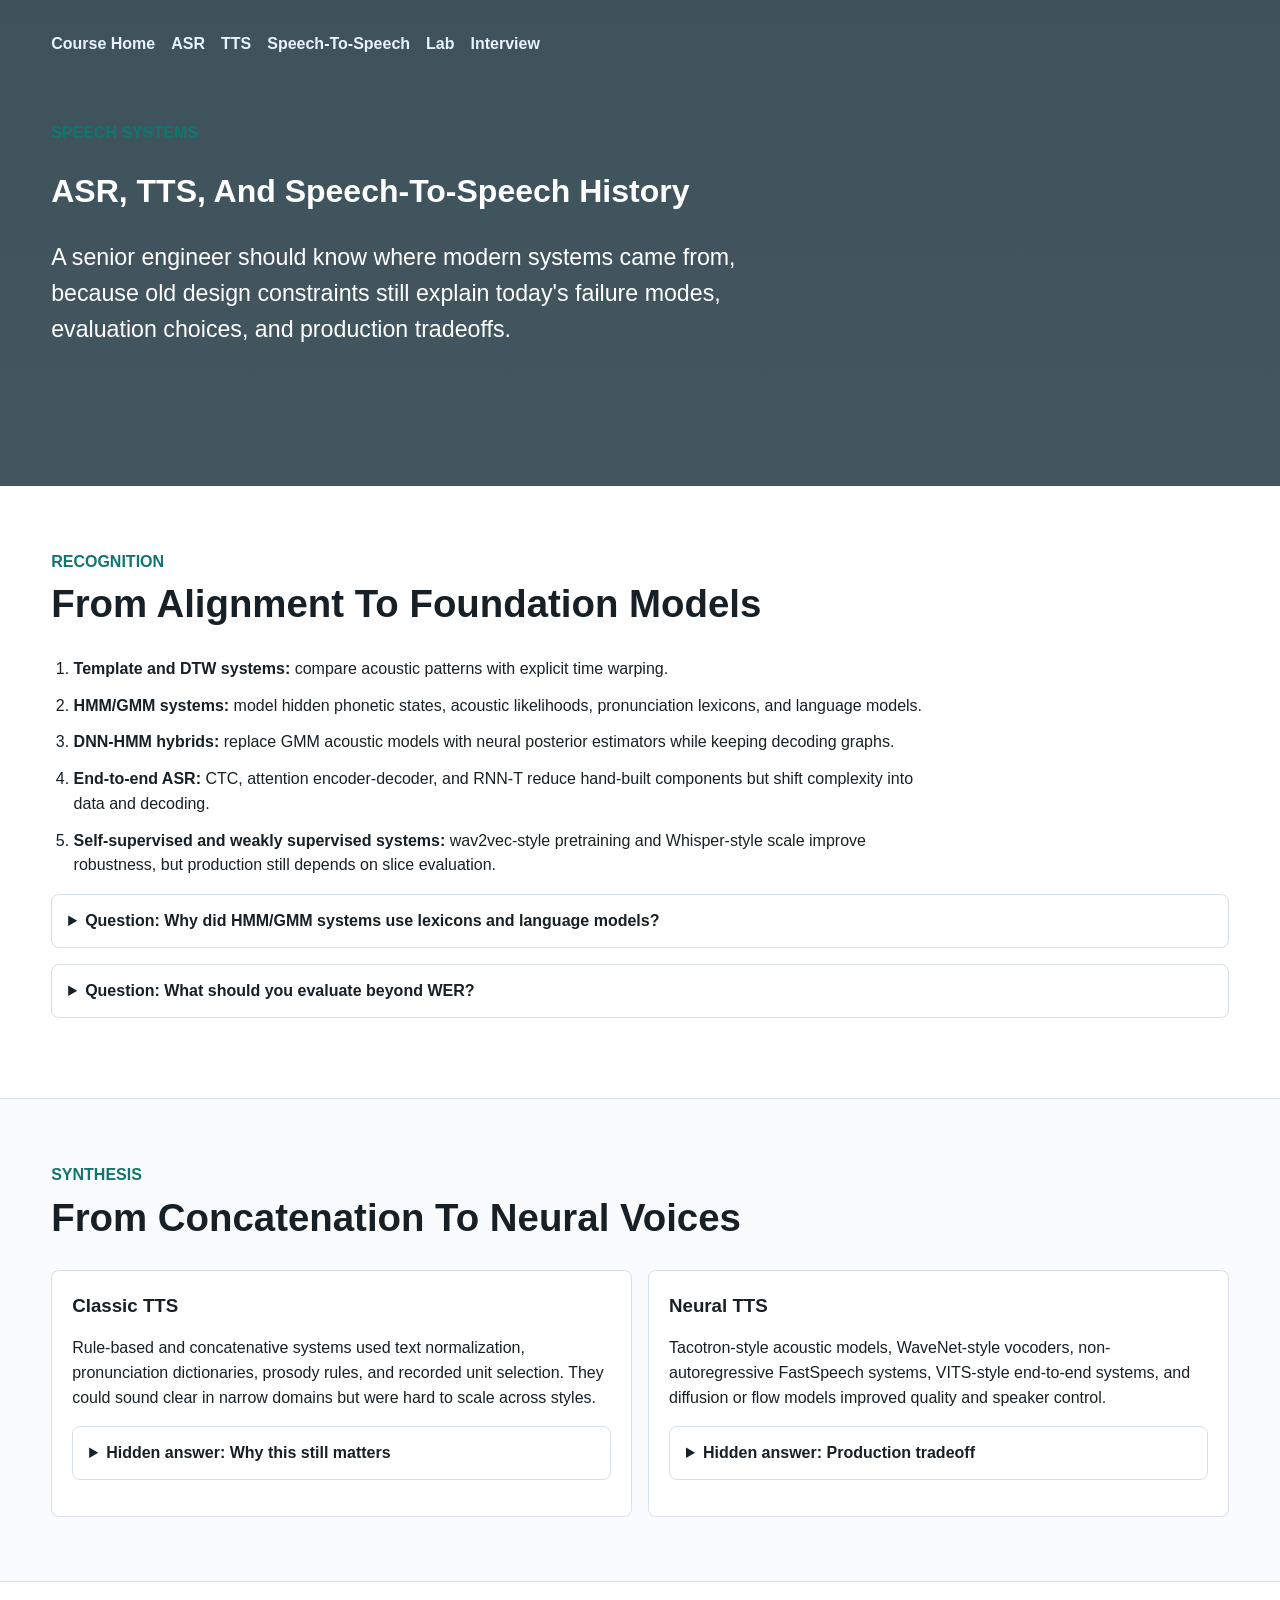
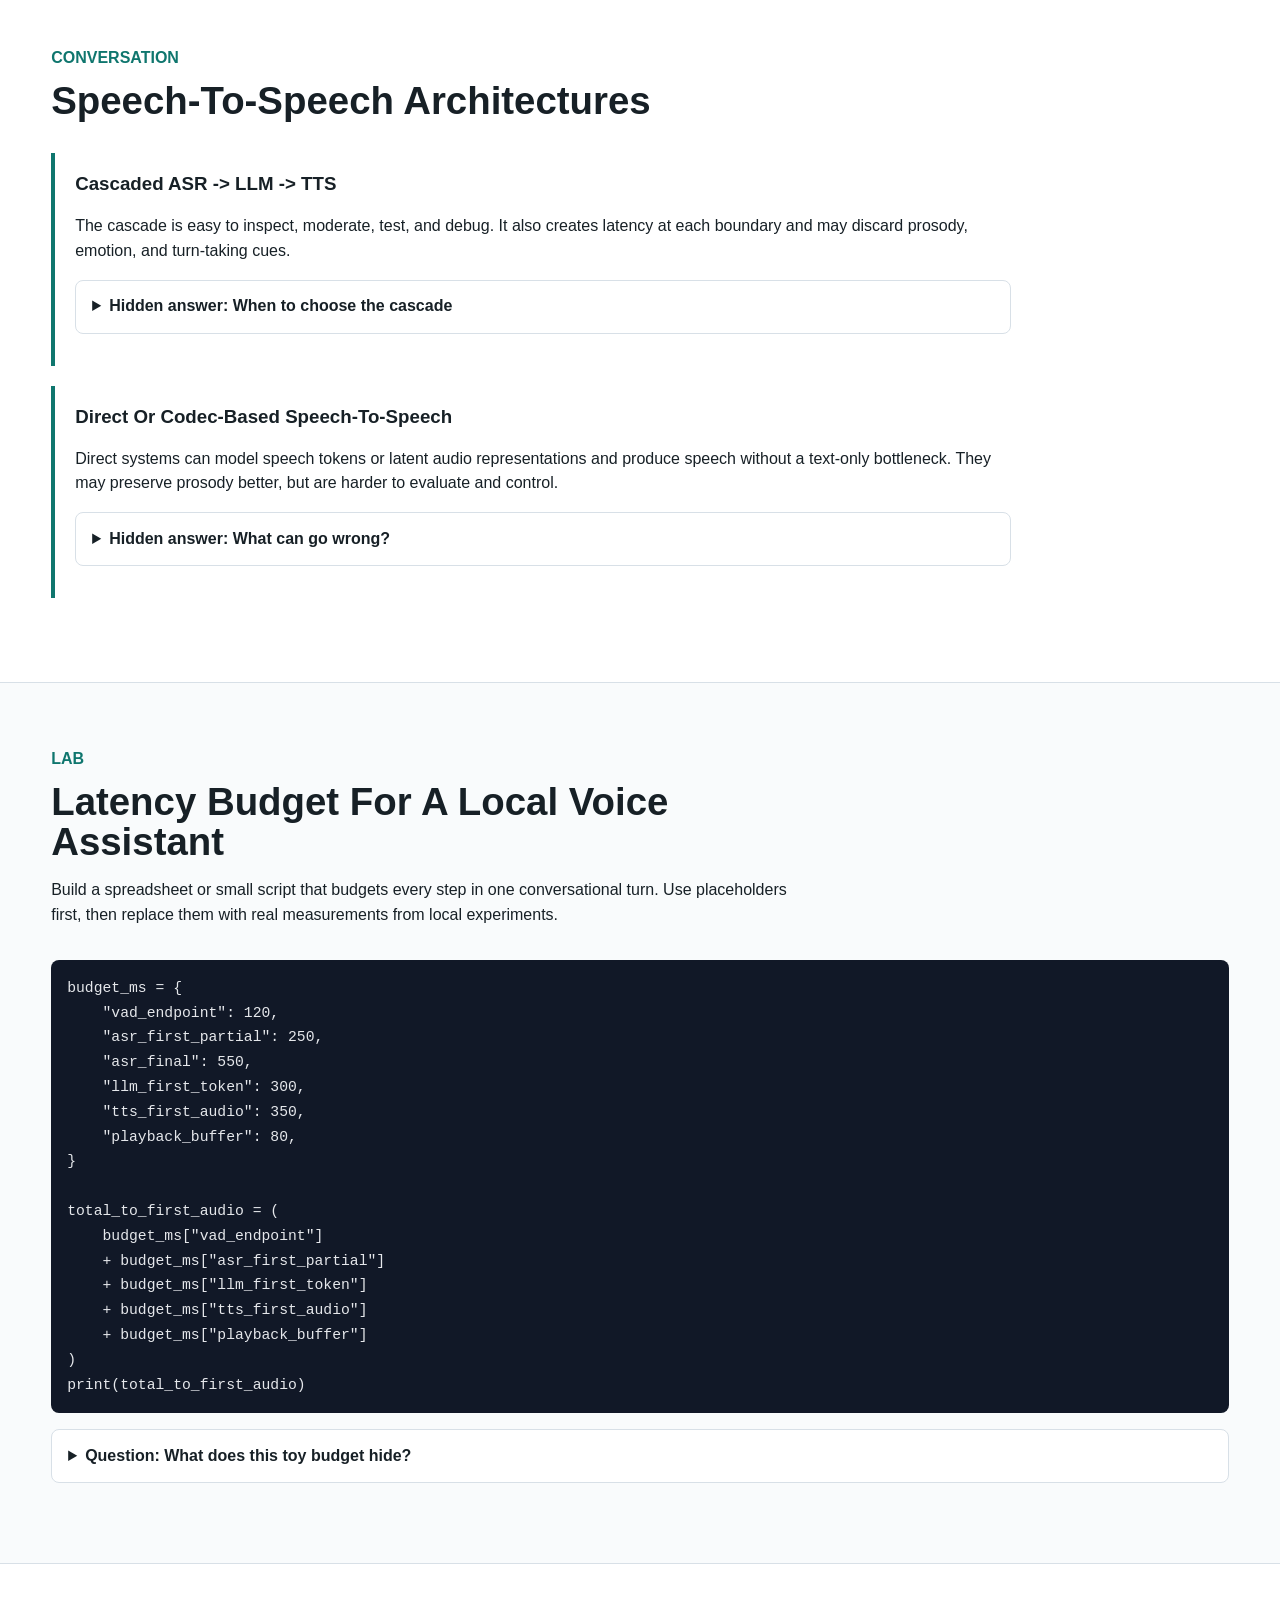
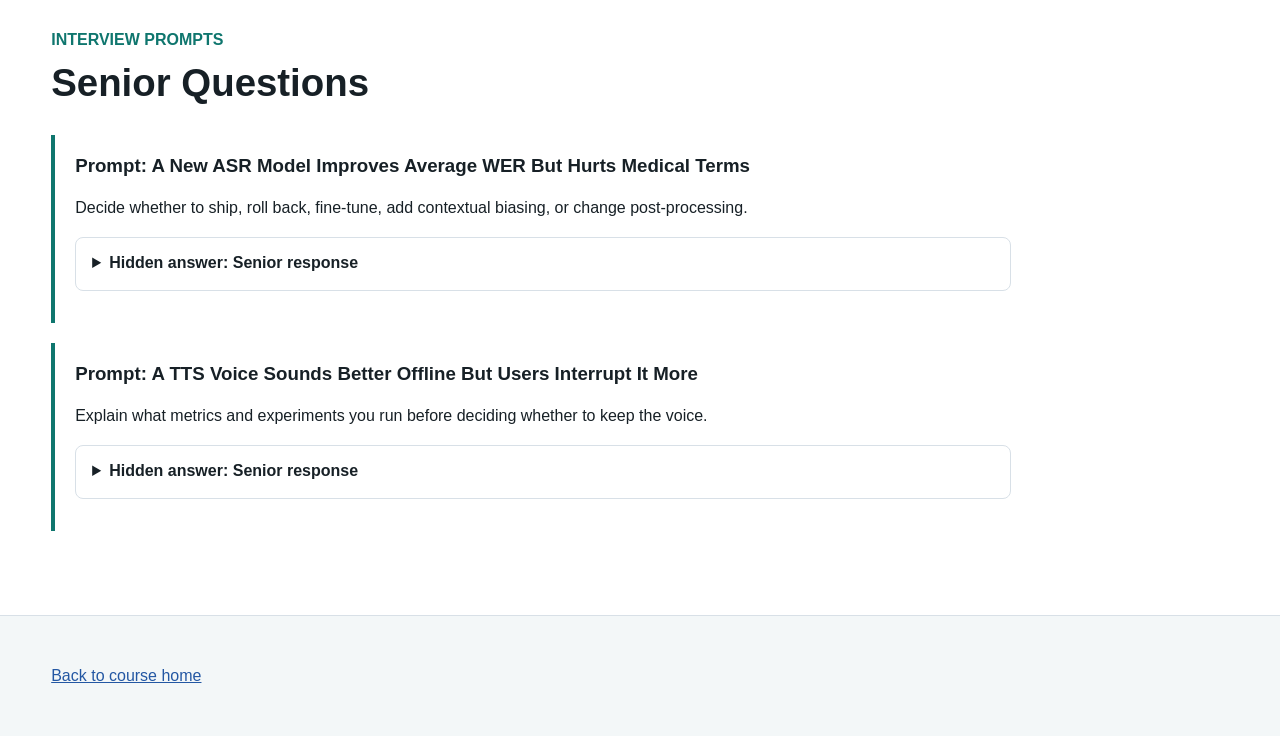
==== lessons/asr-tts-speech-history.html @ fd322e5a "Bust course stylesheet cache" ====
<!doctype html>
<html lang="en">
<head>
  <meta charset="utf-8">
  <meta name="viewport" content="width=device-width, initial-scale=1">
  <title>ASR, TTS, And Speech-To-Speech History</title>
  <link rel="stylesheet" href="../styles.css?v=20260616b">
</head>
<body>
  <header class="lesson-hero">
    <nav>
      <a href="../index.html">Course Home</a>
      <a href="#asr">ASR</a>
      <a href="#tts">TTS</a>
      <a href="#s2s">Speech-To-Speech</a>
      <a href="#lab">Lab</a>
      <a href="#interview">Interview</a>
    </nav>
    <p class="eyebrow">Speech Systems</p>
    <h1>ASR, TTS, And Speech-To-Speech History</h1>
    <p class="lede">
      A senior engineer should know where modern systems came from, because old
      design constraints still explain today's failure modes, evaluation
      choices, and production tradeoffs.
    </p>
  </header>

  <main>
    <section id="asr" class="band">
      <div class="section-head">
        <p class="eyebrow">Recognition</p>
        <h2>From Alignment To Foundation Models</h2>
      </div>
      <ol class="steps">
        <li><strong>Template and DTW systems:</strong> compare acoustic patterns with explicit time warping.</li>
        <li><strong>HMM/GMM systems:</strong> model hidden phonetic states, acoustic likelihoods, pronunciation lexicons, and language models.</li>
        <li><strong>DNN-HMM hybrids:</strong> replace GMM acoustic models with neural posterior estimators while keeping decoding graphs.</li>
        <li><strong>End-to-end ASR:</strong> CTC, attention encoder-decoder, and RNN-T reduce hand-built components but shift complexity into data and decoding.</li>
        <li><strong>Self-supervised and weakly supervised systems:</strong> wav2vec-style pretraining and Whisper-style scale improve robustness, but production still depends on slice evaluation.</li>
      </ol>
      <details class="qa">
        <summary>Question: Why did HMM/GMM systems use lexicons and language models?</summary>
        <p>
          They separated acoustic evidence from pronunciation and word sequence
          probability. This made it possible to inject vocabulary, constrain
          decoding, and improve domain language without retraining the acoustic
          model. Modern systems often hide these pieces, but contextual biasing,
          rescoring, and post-processing are descendants of the same idea.
        </p>
      </details>
      <details class="qa">
        <summary>Question: What should you evaluate beyond WER?</summary>
        <p>
          Track entity error rate, timestamp error, diarization error, partial
          transcript churn, language and accent slices, noise slices, latency,
          memory, throughput, and downstream task success. WER can improve while
          product quality regresses.
        </p>
      </details>
    </section>

    <section id="tts" class="band">
      <div class="section-head">
        <p class="eyebrow">Synthesis</p>
        <h2>From Concatenation To Neural Voices</h2>
      </div>
      <div class="grid two">
        <article class="card">
          <h3>Classic TTS</h3>
          <p>
            Rule-based and concatenative systems used text normalization,
            pronunciation dictionaries, prosody rules, and recorded unit
            selection. They could sound clear in narrow domains but were hard
            to scale across styles.
          </p>
          <details class="qa">
            <summary>Hidden answer: Why this still matters</summary>
            <p>
              Text normalization remains a major source of TTS bugs. Dates,
              currency, addresses, abbreviations, code snippets, and names can
              break naturalness before the neural model sees the input.
            </p>
          </details>
        </article>
        <article class="card">
          <h3>Neural TTS</h3>
          <p>
            Tacotron-style acoustic models, WaveNet-style vocoders,
            non-autoregressive FastSpeech systems, VITS-style end-to-end
            systems, and diffusion or flow models improved quality and speaker
            control.
          </p>
          <details class="qa">
            <summary>Hidden answer: Production tradeoff</summary>
            <p>
              Higher MOS can raise first-audio-byte latency, GPU cost, memory,
              and failure risk. A senior rollout compares quality by slice,
              conversational latency, cold starts, streaming chunk behavior,
              safety controls, and rollback readiness.
            </p>
          </details>
        </article>
      </div>
    </section>

    <section id="s2s" class="band">
      <div class="section-head">
        <p class="eyebrow">Conversation</p>
        <h2>Speech-To-Speech Architectures</h2>
      </div>
      <article class="prompt">
        <h3>Cascaded ASR -> LLM -> TTS</h3>
        <p>
          The cascade is easy to inspect, moderate, test, and debug. It also
          creates latency at each boundary and may discard prosody, emotion, and
          turn-taking cues.
        </p>
        <details class="qa">
          <summary>Hidden answer: When to choose the cascade</summary>
          <p>
            Choose it when correctness, explainability, safety review,
            transcript UI, tool use, enterprise compliance, and incremental
            rollout matter more than preserving every acoustic cue. It is often
            the best senior default for a production assistant.
          </p>
        </details>
      </article>
      <article class="prompt">
        <h3>Direct Or Codec-Based Speech-To-Speech</h3>
        <p>
          Direct systems can model speech tokens or latent audio representations
          and produce speech without a text-only bottleneck. They may preserve
          prosody better, but are harder to evaluate and control.
        </p>
        <details class="qa">
          <summary>Hidden answer: What can go wrong?</summary>
          <p>
            Risks include speaker leakage, unstable prosody, hallucinated
            content, poor tool-use grounding, hard-to-audit safety behavior,
            bitrate artifacts, and difficult regression triage. Evaluation must
            include intelligibility, semantic faithfulness, latency, speaker
            similarity, safety, and user task success.
          </p>
        </details>
      </article>
    </section>

    <section id="lab" class="band">
      <div class="section-head">
        <p class="eyebrow">Lab</p>
        <h2>Latency Budget For A Local Voice Assistant</h2>
        <p>
          Build a spreadsheet or small script that budgets every step in one
          conversational turn. Use placeholders first, then replace them with
          real measurements from local experiments.
        </p>
      </div>
      <pre><code class="language-python">budget_ms = {
    "vad_endpoint": 120,
    "asr_first_partial": 250,
    "asr_final": 550,
    "llm_first_token": 300,
    "tts_first_audio": 350,
    "playback_buffer": 80,
}

total_to_first_audio = (
    budget_ms["vad_endpoint"]
    + budget_ms["asr_first_partial"]
    + budget_ms["llm_first_token"]
    + budget_ms["tts_first_audio"]
    + budget_ms["playback_buffer"]
)
print(total_to_first_audio)</code></pre>
      <details class="qa">
        <summary>Question: What does this toy budget hide?</summary>
        <p>
          It hides overlap between stages, network jitter, queueing, cold
          starts, text normalization, endpointing mistakes, audio device
          buffers, cancellation, barge-in, and retries. The next version should
          record per-stage traces for successful, slow, interrupted, and failed
          turns.
        </p>
      </details>
    </section>

    <section id="interview" class="band">
      <div class="section-head">
        <p class="eyebrow">Interview Prompts</p>
        <h2>Senior Questions</h2>
      </div>
      <article class="prompt">
        <h3>Prompt: A New ASR Model Improves Average WER But Hurts Medical Terms</h3>
        <p>
          Decide whether to ship, roll back, fine-tune, add contextual biasing,
          or change post-processing.
        </p>
        <details class="qa">
          <summary>Hidden answer: Senior response</summary>
          <p>
            Do not ship broadly if critical entities regress. Quantify the
            domain-term slice, inspect substitutions, compare decoding and
            normalization changes, test contextual biasing or rescoring, and
            canary only on safe traffic. Tie the decision to product risk,
            privacy constraints, owner approval, rollback, and a follow-up data
            plan.
          </p>
        </details>
      </article>
      <article class="prompt">
        <h3>Prompt: A TTS Voice Sounds Better Offline But Users Interrupt It More</h3>
        <p>
          Explain what metrics and experiments you run before deciding whether
          to keep the voice.
        </p>
        <details class="qa">
          <summary>Hidden answer: Senior response</summary>
          <p>
            Measure first-audio-byte latency, completion rate, interruption
            rate, perceived pace, pronunciation errors, long-form fatigue,
            sentence streaming, cold starts, and task success. Offline MOS is
            useful, but conversational UX can fail because the voice starts too
            late, speaks too slowly, mispronounces key terms, or prevents
            natural turn-taking.
          </p>
        </details>
      </article>
    </section>
  </main>

  <footer>
    <p><a href="../index.html">Back to course home</a></p>
  </footer>
</body>
</html>
---- styles.css ----
:root {
  color-scheme: light;
  --ink: #172026;
  --muted: #5d6b75;
  --line: #d8e0e7;
  --paper: #ffffff;
  --soft: #f3f7f8;
  --blue: #2357a3;
  --teal: #0f766e;
  --amber: #9a5b00;
}

* {
  box-sizing: border-box;
}

body {
  margin: 0;
  color: var(--ink);
  background: var(--soft);
  font: 16px/1.55 -apple-system, BlinkMacSystemFont, "Segoe UI", sans-serif;
}

a {
  color: var(--blue);
}

nav {
  display: flex;
  gap: 1rem;
  flex-wrap: wrap;
  margin-bottom: 4rem;
}

nav a {
  color: #e7f3ff;
  text-decoration: none;
  font-weight: 650;
}

.hero {
  min-height: 72vh;
  padding: 2rem clamp(1rem, 4vw, 4rem);
  color: #fff;
  background:
    linear-gradient(rgba(9, 28, 43, 0.72), rgba(9, 28, 43, 0.74)),
    url("https://images.unsplash.com/photo-1516280440614-37939bbacd81?auto=format&fit=crop&w=1800&q=80");
  background-size: cover;
  background-position: center;
  display: flex;
  flex-direction: column;
  justify-content: flex-start;
}

.lesson-hero {
  min-height: 54vh;
  padding: 2rem clamp(1rem, 4vw, 4rem);
  color: #fff;
  background:
    linear-gradient(rgba(12, 36, 48, 0.78), rgba(12, 36, 48, 0.76)),
    url("https://images.unsplash.com/photo-1500530855697-b586d89ba3ee?auto=format&fit=crop&w=1800&q=80");
  background-size: cover;
  background-position: center;
}

.hero h1 {
  max-width: 980px;
  margin: 0;
  font-size: clamp(2.4rem, 7vw, 6.4rem);
  line-height: 0.98;
  letter-spacing: 0;
}

.lede {
  max-width: 760px;
  font-size: clamp(1.1rem, 2vw, 1.45rem);
}

.eyebrow {
  margin: 0 0 0.6rem;
  color: var(--teal);
  font-weight: 750;
  text-transform: uppercase;
  letter-spacing: 0;
}

.hero .eyebrow {
  color: #9ee7dc;
}

.band {
  padding: 4rem clamp(1rem, 4vw, 4rem);
  background: var(--paper);
  border-bottom: 1px solid var(--line);
}

.band:nth-of-type(even) {
  background: #f9fbfc;
}

.section-head {
  max-width: 760px;
  margin-bottom: 2rem;
}

h2 {
  margin: 0;
  font-size: clamp(1.7rem, 3vw, 3rem);
  line-height: 1.05;
  letter-spacing: 0;
}

h3 {
  margin: 0 0 0.6rem;
}

.grid {
  display: grid;
  gap: 1rem;
}

.grid.two {
  grid-template-columns: repeat(auto-fit, minmax(280px, 1fr));
}

.grid.three {
  grid-template-columns: repeat(auto-fit, minmax(220px, 1fr));
}

.card {
  border: 1px solid var(--line);
  border-radius: 8px;
  padding: 1.25rem;
  background: #fff;
}

.prompt {
  max-width: 980px;
  margin: 1.25rem 0;
  border-left: 4px solid var(--teal);
  padding: 1rem 1.25rem;
  background: #fff;
}

.problem-list,
.problem-group {
  display: grid;
  gap: 1rem;
}

.problem-group {
  margin: 2rem 0;
}

.problem-card {
  max-width: 980px;
  border: 1px solid var(--line);
  border-radius: 8px;
  padding: 1rem;
  background: #fff;
}

.problem-card h4 {
  margin: 0 0 0.5rem;
  font-size: 1.05rem;
}

.steps {
  max-width: 880px;
  padding-left: 1.4rem;
}

.steps li {
  margin: 0.75rem 0;
}

.timeline {
  display: grid;
  gap: 1rem;
}

.timeline article {
  display: grid;
  grid-template-columns: 5.5rem minmax(18rem, 1fr);
  gap: 1.25rem;
  padding: 1.2rem 0;
  border-top: 1px solid var(--line);
  align-items: start;
}

.timeline span {
  width: 4.25rem;
  height: 3rem;
  border-radius: 8px;
  display: grid;
  place-items: center;
  background: #e6f4f1;
  color: var(--teal);
  font-weight: 800;
  font-variant-numeric: tabular-nums;
}

.timeline article > :not(span) {
  grid-column: 2;
}

.timeline p {
  margin: 0.25rem 0;
}

.lab {
  color: var(--amber);
  font-weight: 650;
}

.lesson-link {
  display: inline-block;
  margin-top: 0.25rem;
  font-weight: 700;
}

pre {
  overflow-x: auto;
  padding: 1rem;
  border-radius: 8px;
  background: #111827;
  color: #e5e7eb;
}

code {
  font-family: ui-monospace, SFMono-Regular, Menlo, Consolas, monospace;
  font-size: 0.92rem;
}

.qa {
  margin: 1rem 0;
  border: 1px solid var(--line);
  border-radius: 8px;
  background: #fff;
  padding: 0.85rem 1rem;
}

.qa summary {
  cursor: pointer;
  font-weight: 750;
}

.qa p {
  margin-bottom: 0;
}

.checklist {
  max-width: 900px;
  padding-left: 1.2rem;
}

.checklist li {
  margin: 0.55rem 0;
}

.resources {
  max-width: 980px;
  padding-left: 1.2rem;
}

.resources li {
  margin: 0.7rem 0;
}

footer {
  padding: 2rem clamp(1rem, 4vw, 4rem);
  color: var(--muted);
}

@media (max-width: 680px) {
  .hero {
    min-height: 78vh;
  }

  .timeline article {
    grid-template-columns: 1fr;
    gap: 0.65rem;
  }

  .timeline article > :not(span) {
    grid-column: 1;
  }

  .timeline span {
    width: fit-content;
    min-width: 4.25rem;
  }
}
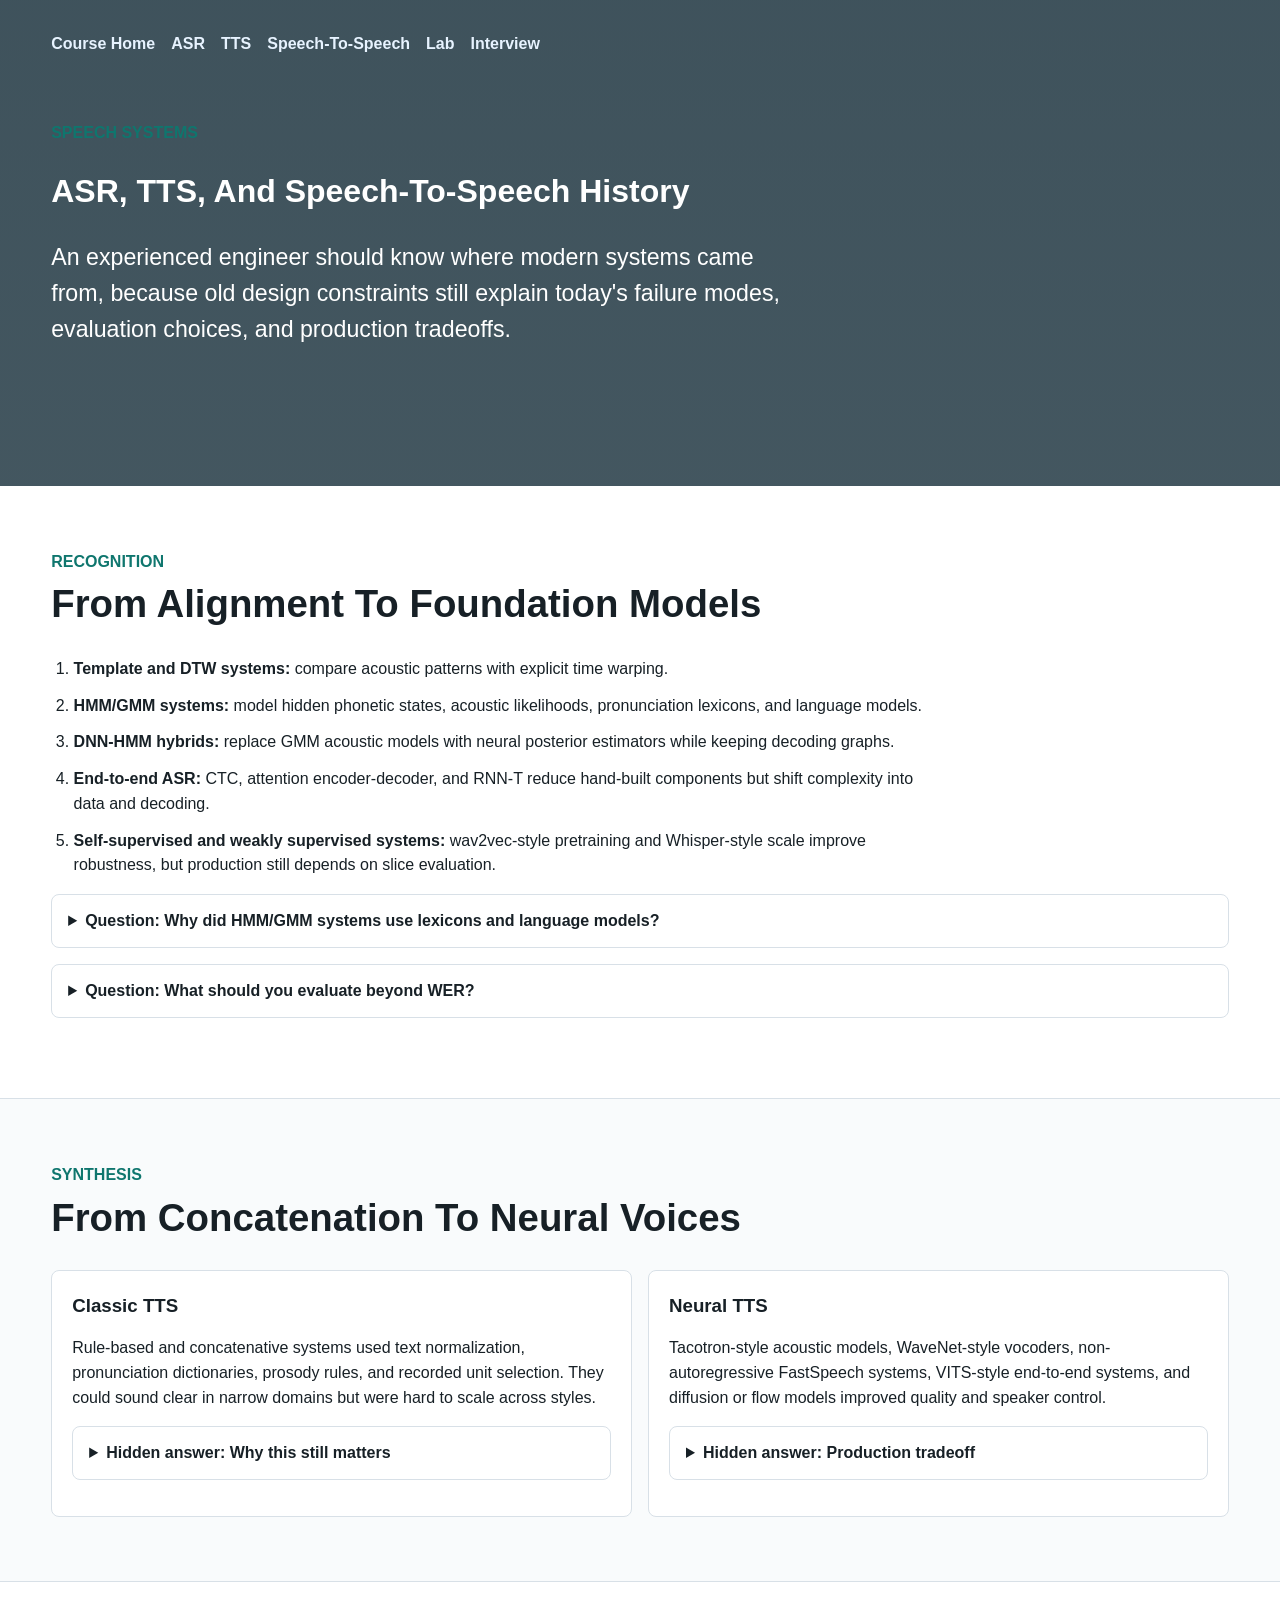
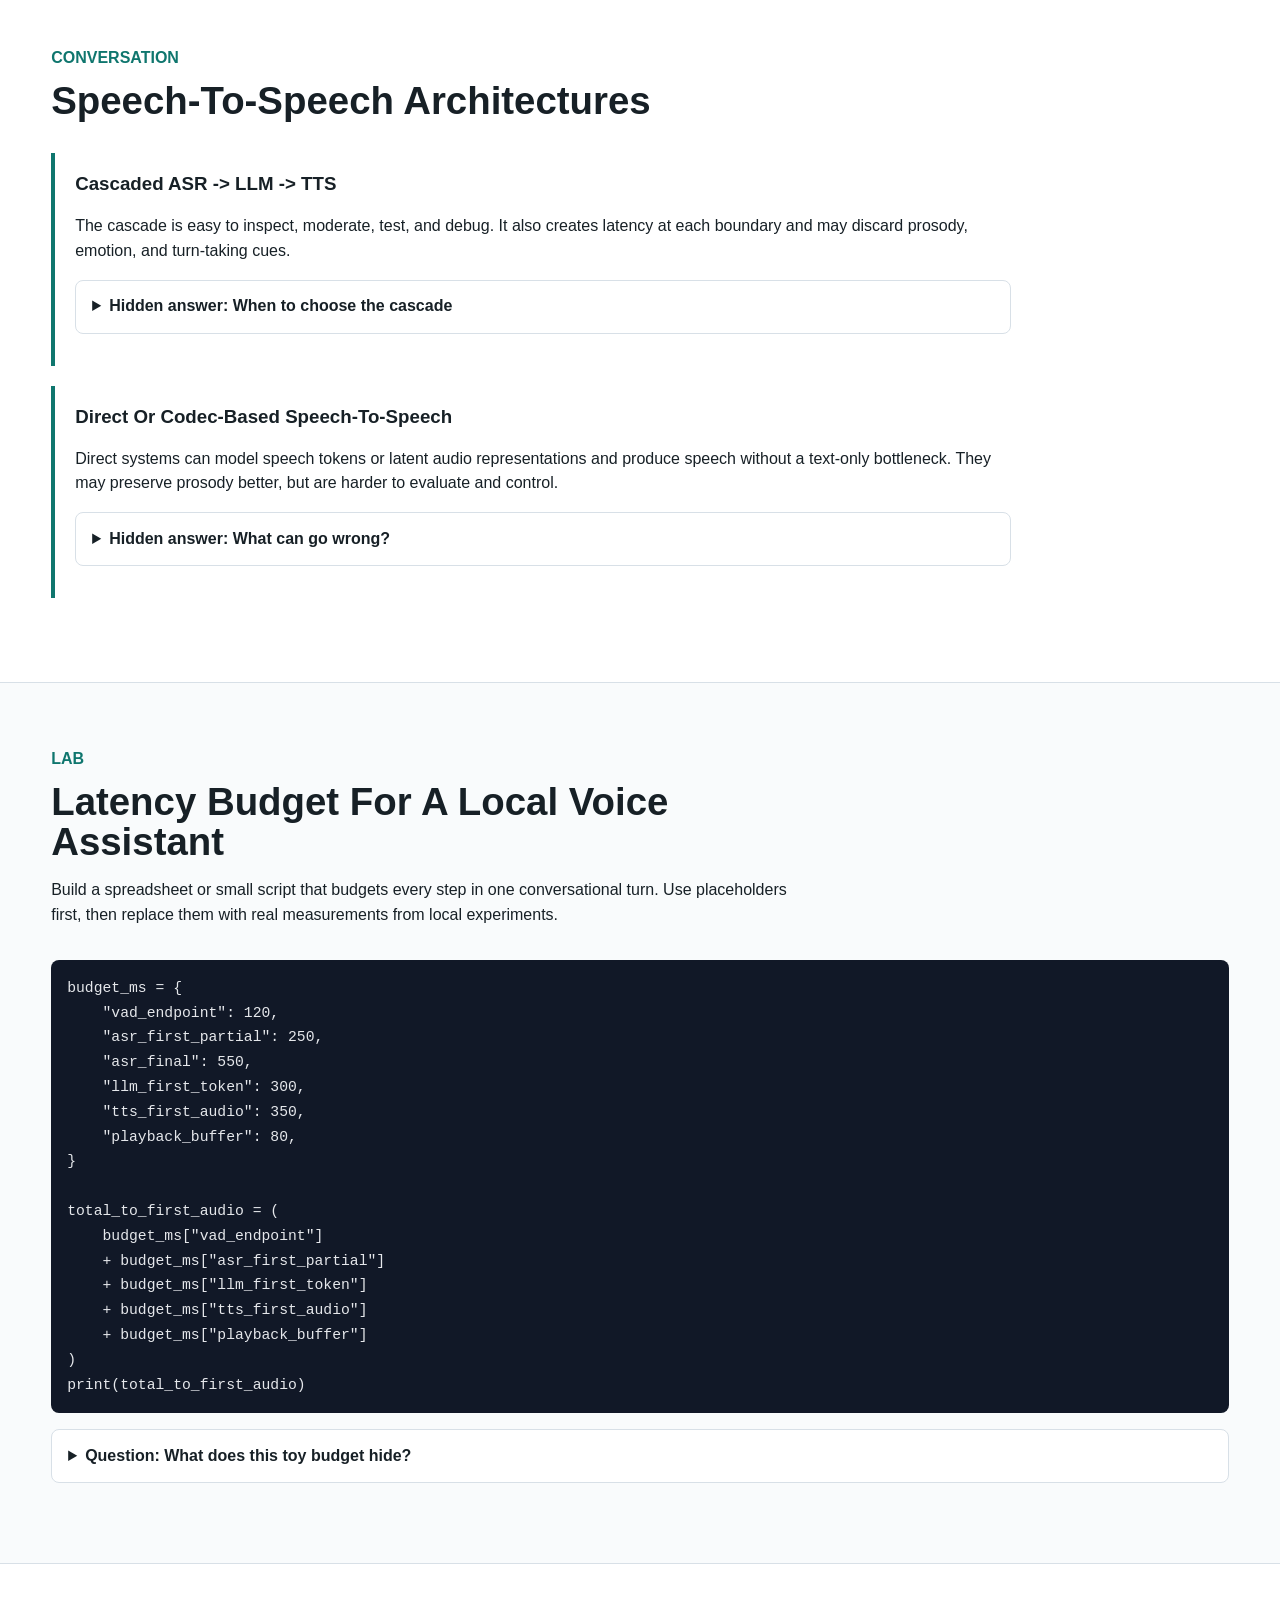
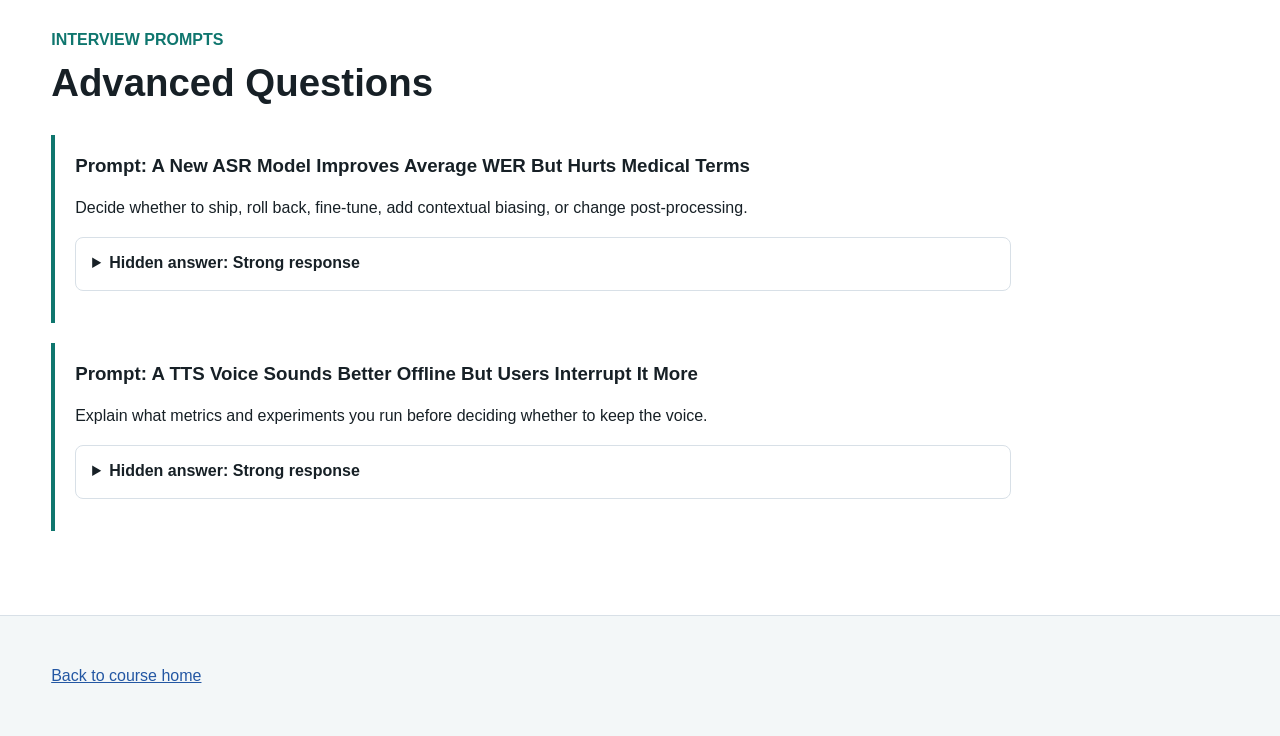
==== commit 4cff1b79: "Reframe course as domain study guide" ====
--- a/lessons/asr-tts-speech-history.html
+++ b/lessons/asr-tts-speech-history.html
@@ -4,7 +4,7 @@
   <meta charset="utf-8">
   <meta name="viewport" content="width=device-width, initial-scale=1">
   <title>ASR, TTS, And Speech-To-Speech History</title>
-  <link rel="stylesheet" href="../styles.css?v=20260616b">
+  <link rel="stylesheet" href="../styles.css?v=20260616c">
 </head>
 <body>
   <header class="lesson-hero">
@@ -19,7 +19,7 @@
     <p class="eyebrow">Speech Systems</p>
     <h1>ASR, TTS, And Speech-To-Speech History</h1>
     <p class="lede">
-      A senior engineer should know where modern systems came from, because old
+      An experienced engineer should know where modern systems came from, because old
       design constraints still explain today's failure modes, evaluation
       choices, and production tradeoffs.
     </p>
@@ -94,7 +94,7 @@
             <summary>Hidden answer: Production tradeoff</summary>
             <p>
               Higher MOS can raise first-audio-byte latency, GPU cost, memory,
-              and failure risk. A senior rollout compares quality by slice,
+              and failure risk. A strong rollout compares quality by slice,
               conversational latency, cold starts, streaming chunk behavior,
               safety controls, and rollback readiness.
             </p>
@@ -121,7 +121,7 @@
             Choose it when correctness, explainability, safety review,
             transcript UI, tool use, enterprise compliance, and incremental
             rollout matter more than preserving every acoustic cue. It is often
-            the best senior default for a production assistant.
+            the best production default for a production assistant.
           </p>
         </details>
       </article>
@@ -187,7 +187,7 @@
     <section id="interview" class="band">
       <div class="section-head">
         <p class="eyebrow">Interview Prompts</p>
-        <h2>Senior Questions</h2>
+        <h2>Advanced Questions</h2>
       </div>
       <article class="prompt">
         <h3>Prompt: A New ASR Model Improves Average WER But Hurts Medical Terms</h3>
@@ -196,7 +196,7 @@
           or change post-processing.
         </p>
         <details class="qa">
-          <summary>Hidden answer: Senior response</summary>
+          <summary>Hidden answer: Strong response</summary>
           <p>
             Do not ship broadly if critical entities regress. Quantify the
             domain-term slice, inspect substitutions, compare decoding and
@@ -214,7 +214,7 @@
           to keep the voice.
         </p>
         <details class="qa">
-          <summary>Hidden answer: Senior response</summary>
+          <summary>Hidden answer: Strong response</summary>
           <p>
             Measure first-audio-byte latency, completion rate, interruption
             rate, perceived pace, pronunciation errors, long-form fatigue,
--- a/styles.css
+++ b/styles.css
@@ -176,21 +176,29 @@
 
 .timeline {
   display: grid;
-  gap: 1rem;
+  grid-template-columns: repeat(auto-fit, minmax(320px, 1fr));
+  gap: 1rem;
+  align-items: stretch;
 }
 
 .timeline article {
-  display: grid;
-  grid-template-columns: 5.5rem minmax(18rem, 1fr);
-  gap: 1.25rem;
-  padding: 1.2rem 0;
-  border-top: 1px solid var(--line);
-  align-items: start;
+  display: flex;
+  flex-direction: column;
+  gap: 0.65rem;
+  min-height: 15rem;
+  padding: 1.15rem;
+  border: 1px solid var(--line);
+  border-top: 4px solid var(--teal);
+  border-radius: 8px;
+  background: #fff;
+  box-shadow: 0 10px 24px rgba(23, 32, 38, 0.06);
 }
 
 .timeline span {
-  width: 4.25rem;
-  height: 3rem;
+  width: fit-content;
+  min-width: 3.25rem;
+  height: 2.25rem;
+  padding: 0 0.75rem;
   border-radius: 8px;
   display: grid;
   place-items: center;
@@ -200,12 +208,14 @@
   font-variant-numeric: tabular-nums;
 }
 
-.timeline article > :not(span) {
-  grid-column: 2;
-}
-
 .timeline p {
-  margin: 0.25rem 0;
+  margin: 0;
+}
+
+.timeline .lab {
+  margin-top: auto;
+  padding-top: 0.75rem;
+  border-top: 1px solid var(--line);
 }
 
 .lab {
@@ -277,17 +287,7 @@
     min-height: 78vh;
   }
 
-  .timeline article {
+  .timeline {
     grid-template-columns: 1fr;
-    gap: 0.65rem;
   }
-
-  .timeline article > :not(span) {
-    grid-column: 1;
-  }
-
-  .timeline span {
-    width: fit-content;
-    min-width: 4.25rem;
-  }
-}
+}
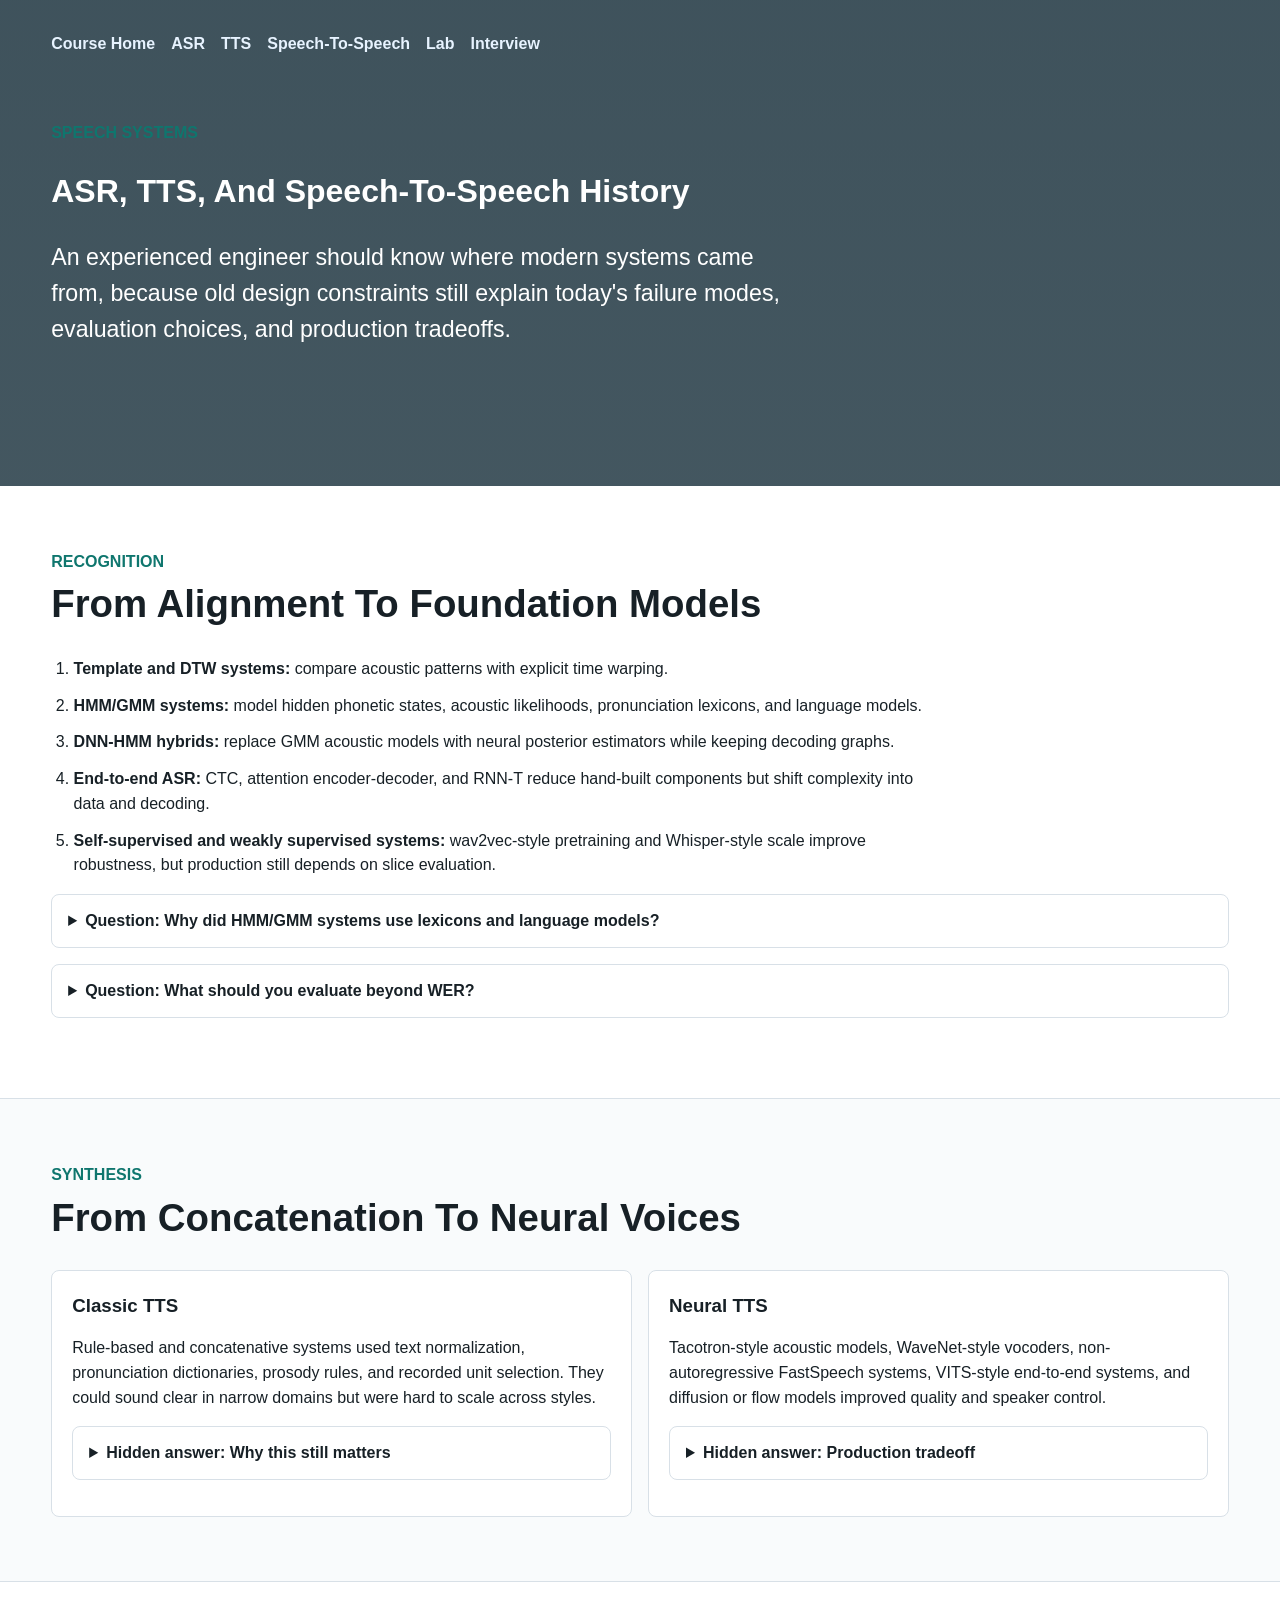
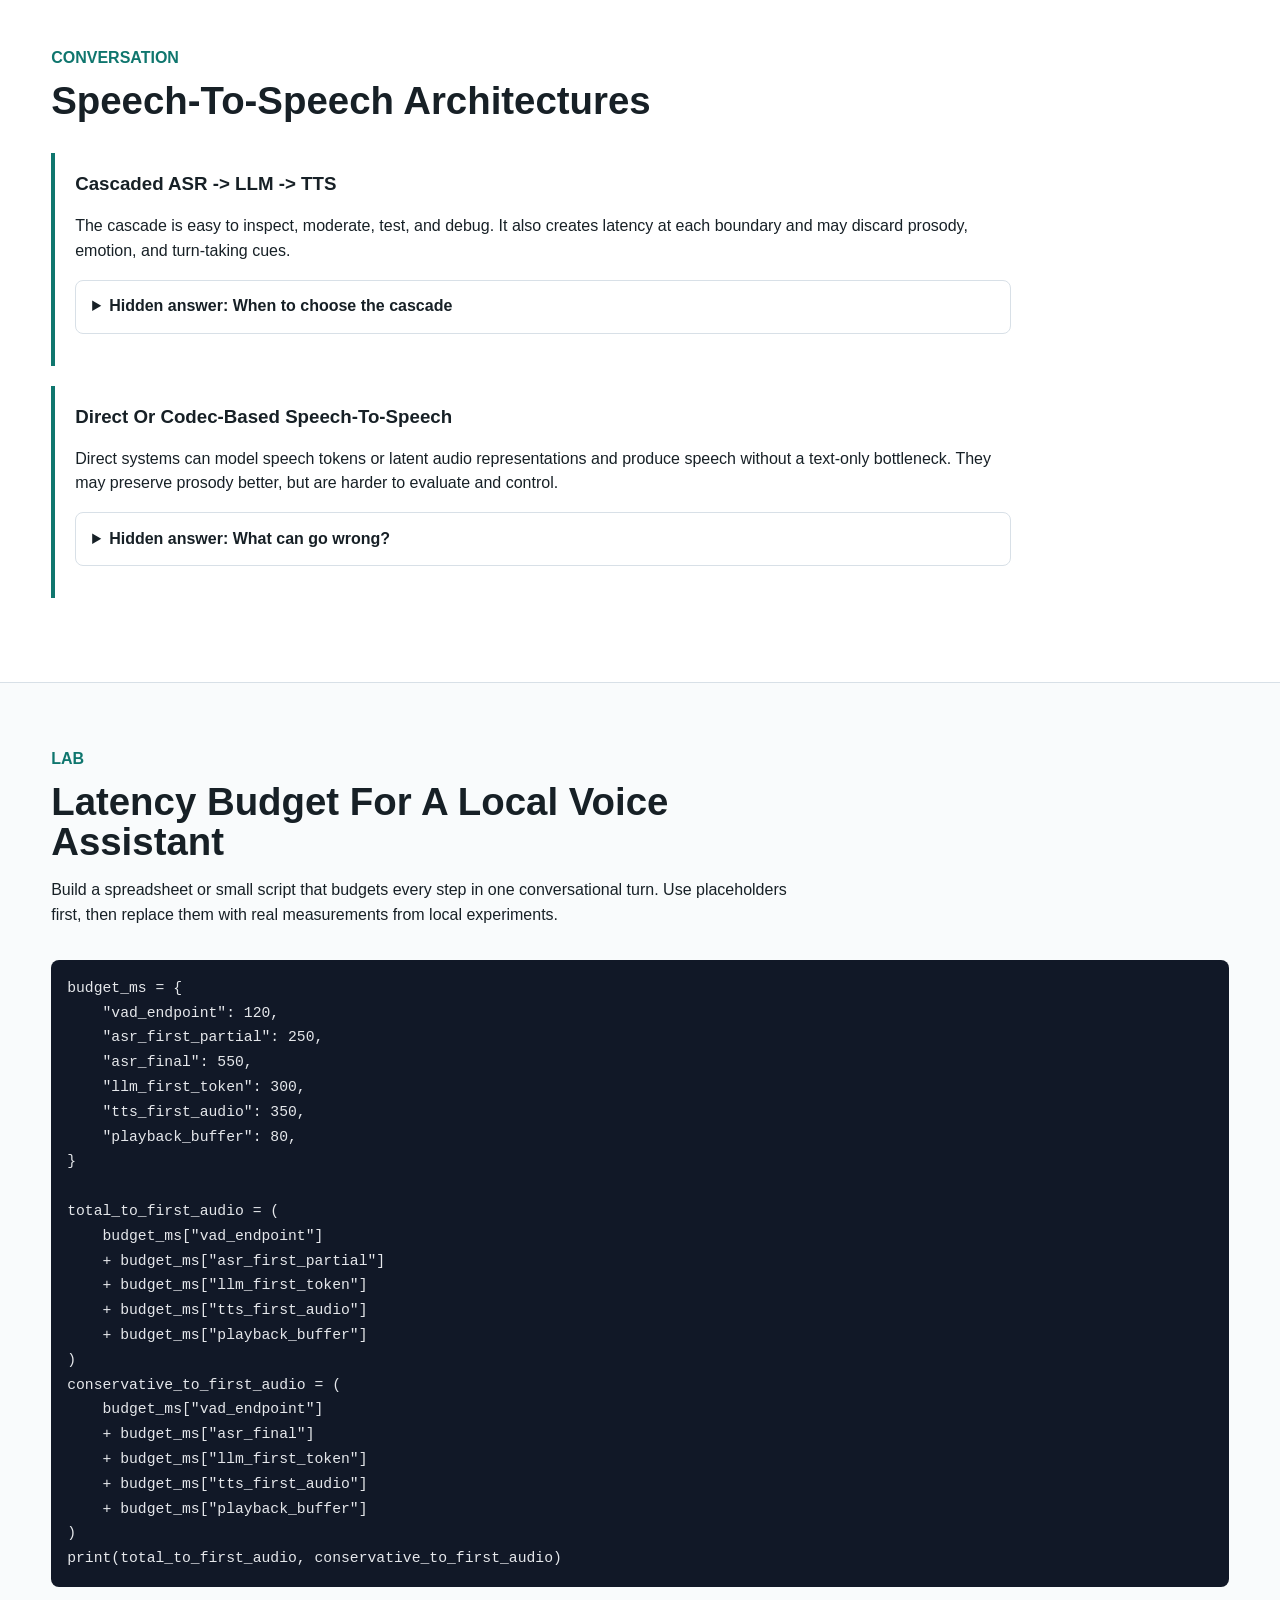
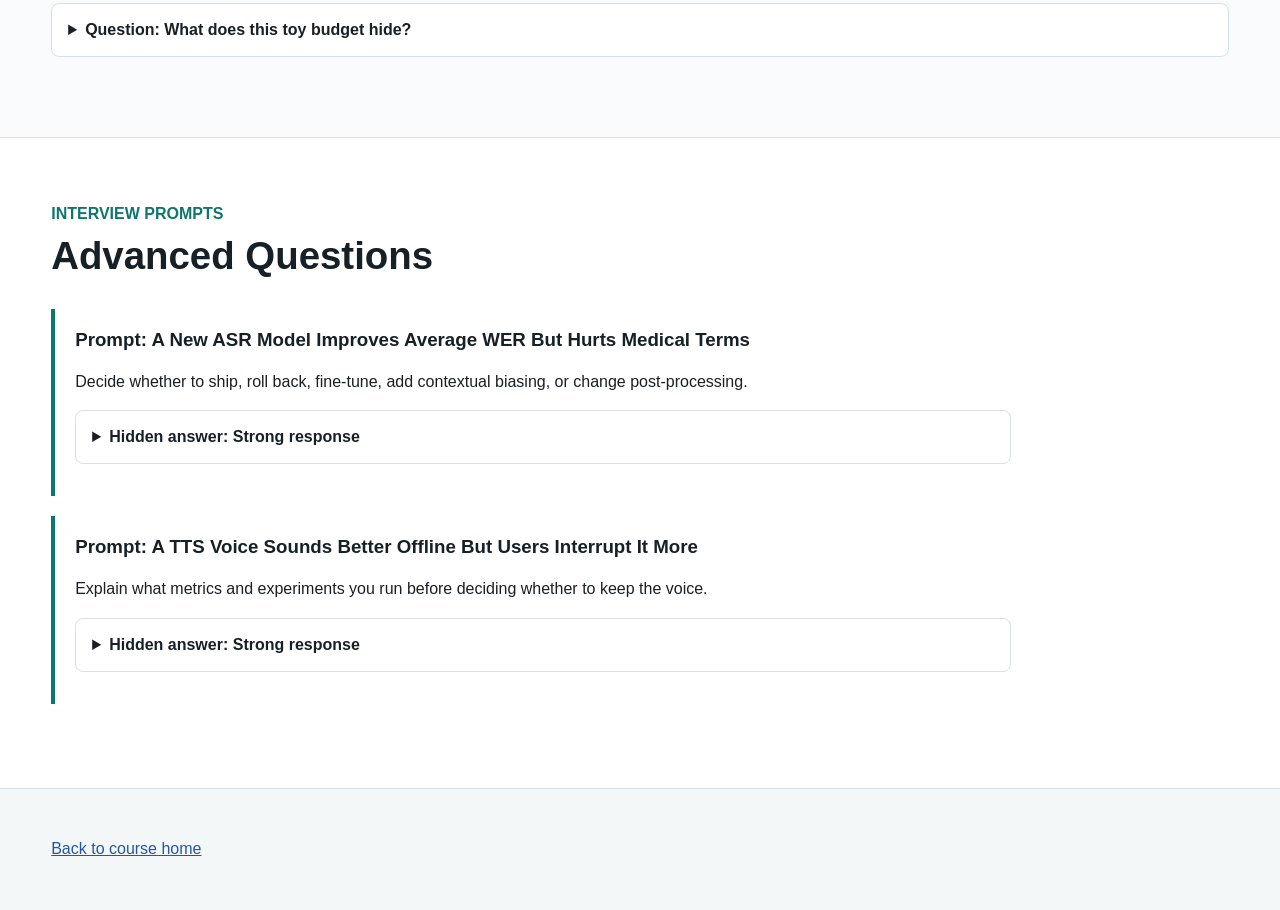
==== commit 35bd7891: "Clarify speech latency budget lab" ====
--- a/lessons/asr-tts-speech-history.html
+++ b/lessons/asr-tts-speech-history.html
@@ -171,15 +171,23 @@
     + budget_ms["tts_first_audio"]
     + budget_ms["playback_buffer"]
 )
-print(total_to_first_audio)</code></pre>
+conservative_to_first_audio = (
+    budget_ms["vad_endpoint"]
+    + budget_ms["asr_final"]
+    + budget_ms["llm_first_token"]
+    + budget_ms["tts_first_audio"]
+    + budget_ms["playback_buffer"]
+)
+print(total_to_first_audio, conservative_to_first_audio)</code></pre>
       <details class="qa">
         <summary>Question: What does this toy budget hide?</summary>
         <p>
           It hides overlap between stages, network jitter, queueing, cold
           starts, text normalization, endpointing mistakes, audio device
-          buffers, cancellation, barge-in, and retries. The next version should
-          record per-stage traces for successful, slow, interrupted, and failed
-          turns.
+          buffers, cancellation, barge-in, retries, and whether the assistant
+          can safely act on an ASR partial or must wait for a final transcript.
+          The next version should record per-stage traces for successful, slow,
+          interrupted, and failed turns.
         </p>
       </details>
     </section>
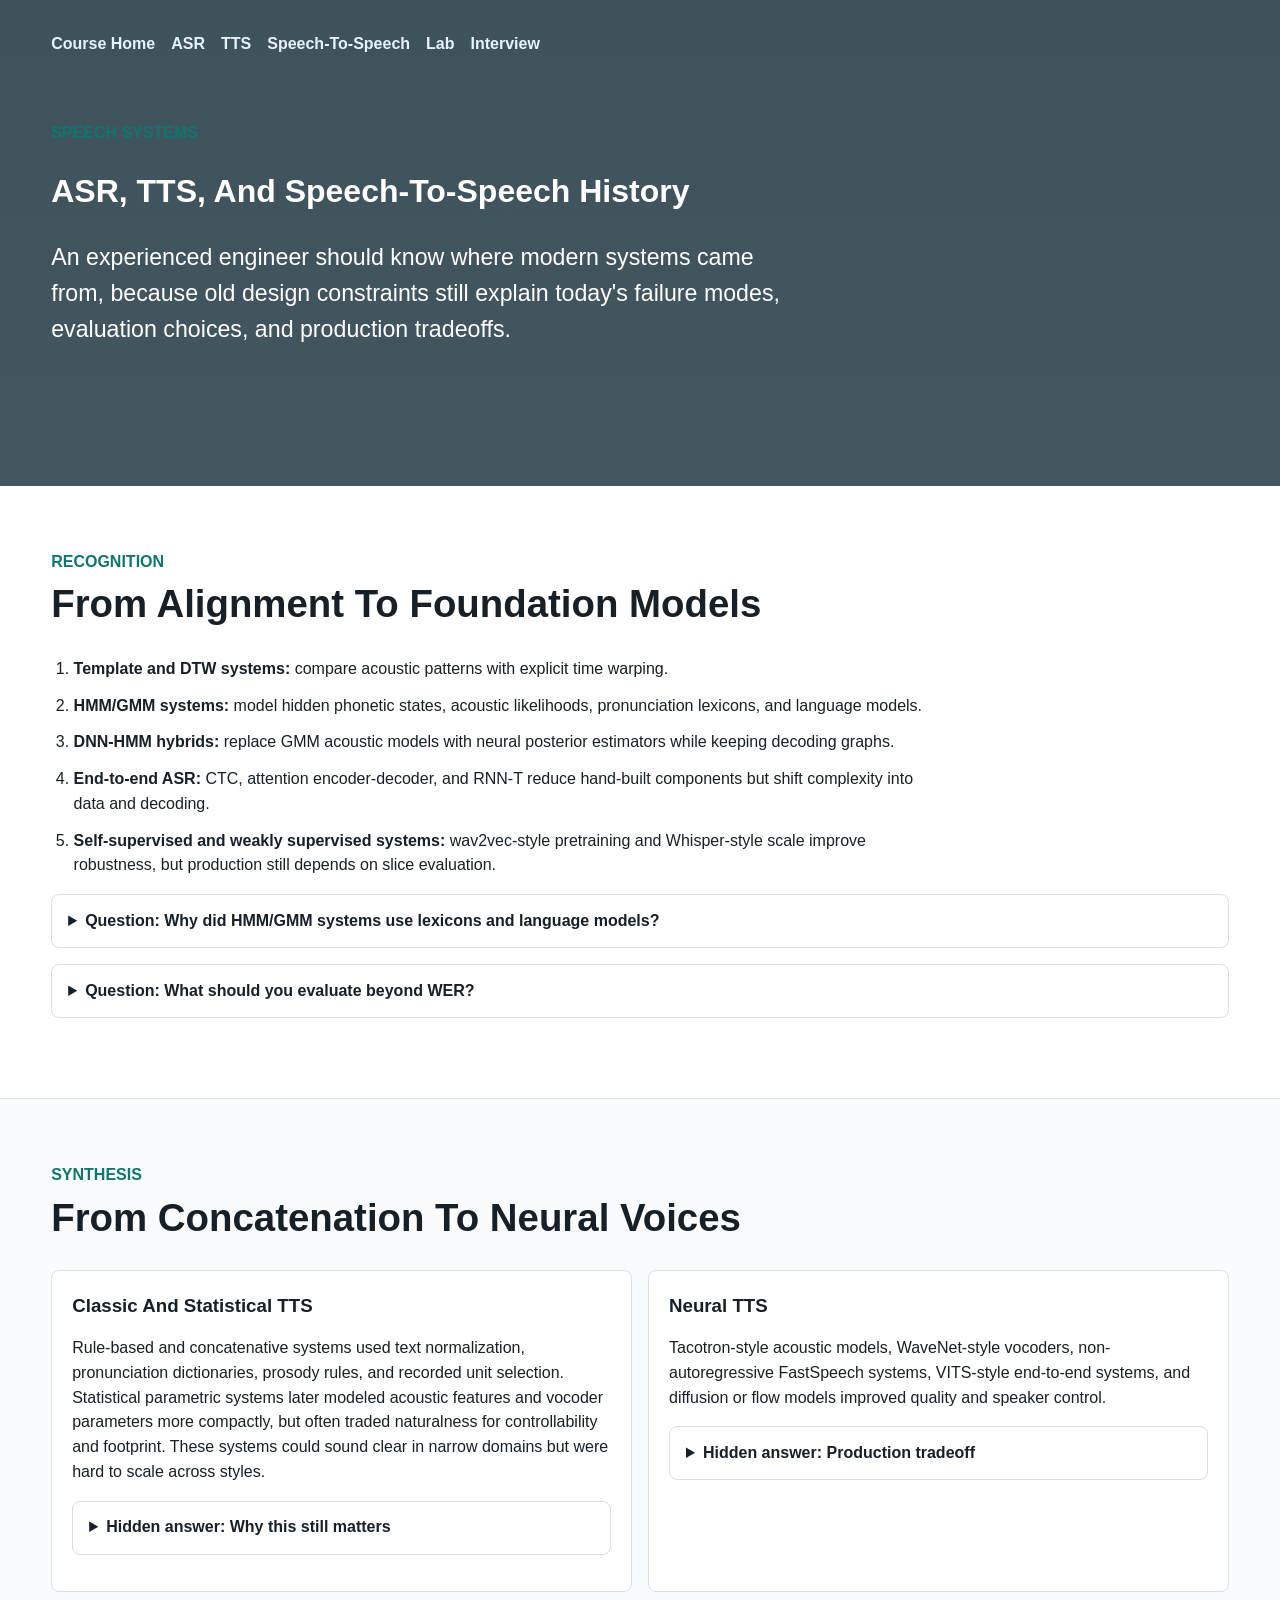
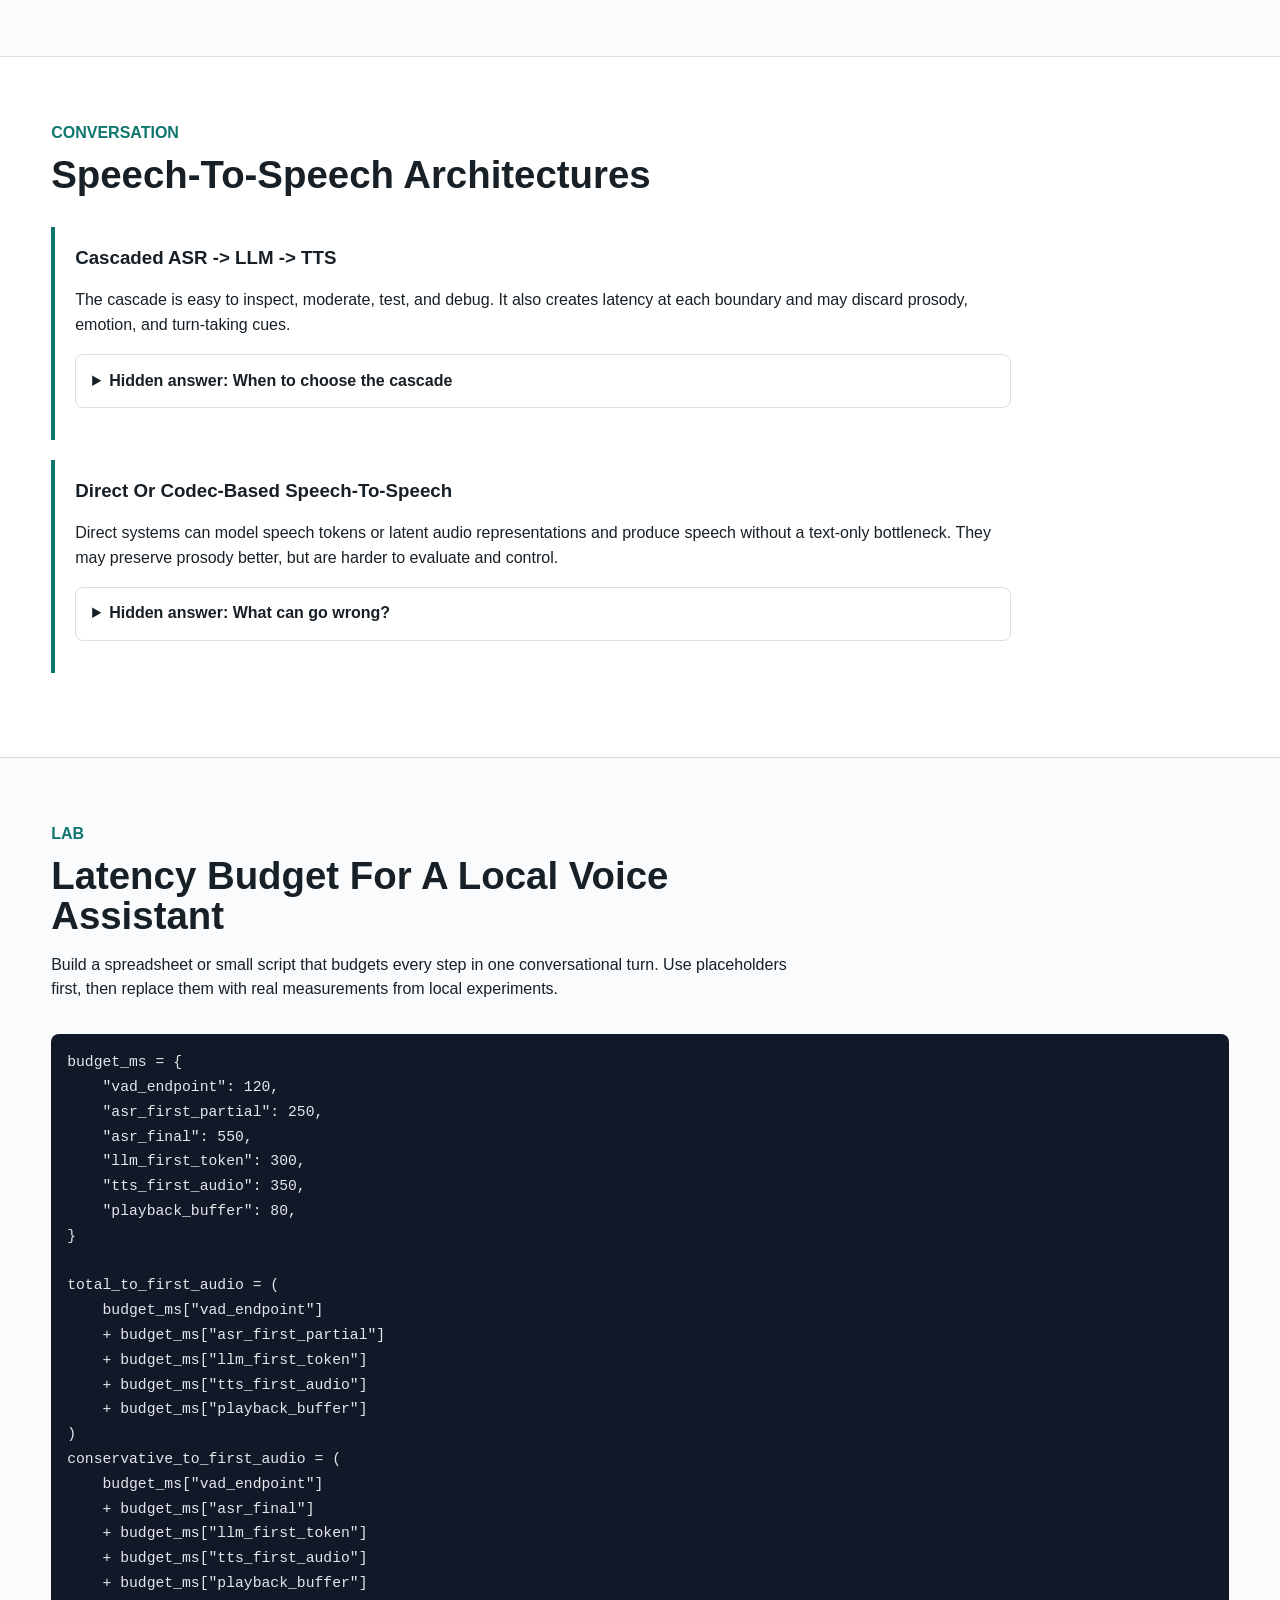
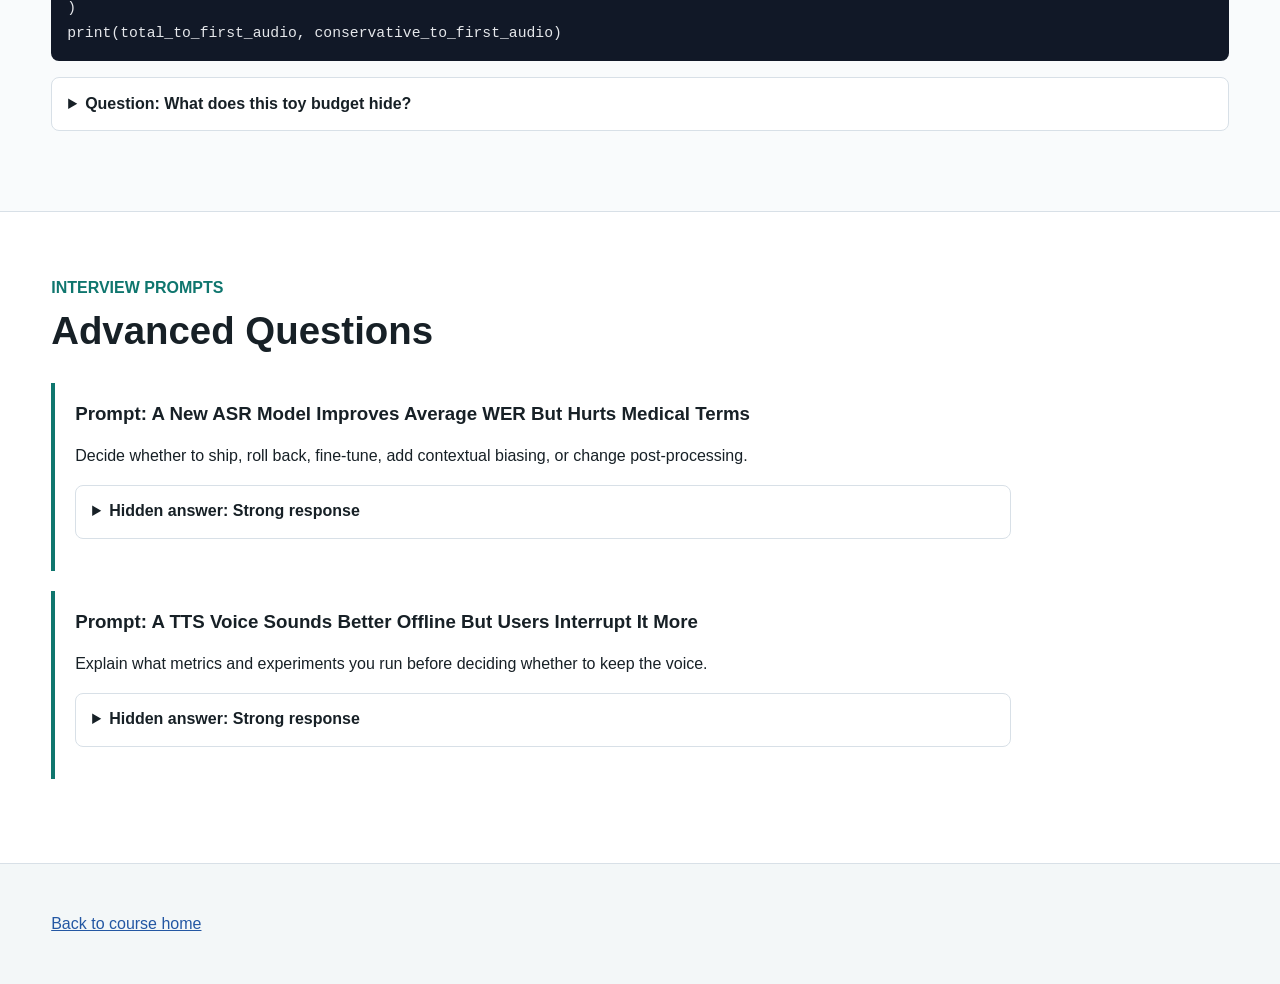
==== commit 210e3270: "Clarify statistical TTS history" ====
--- a/lessons/asr-tts-speech-history.html
+++ b/lessons/asr-tts-speech-history.html
@@ -66,12 +66,14 @@
       </div>
       <div class="grid two">
         <article class="card">
-          <h3>Classic TTS</h3>
+          <h3>Classic And Statistical TTS</h3>
           <p>
             Rule-based and concatenative systems used text normalization,
             pronunciation dictionaries, prosody rules, and recorded unit
-            selection. They could sound clear in narrow domains but were hard
-            to scale across styles.
+            selection. Statistical parametric systems later modeled acoustic
+            features and vocoder parameters more compactly, but often traded
+            naturalness for controllability and footprint. These systems could
+            sound clear in narrow domains but were hard to scale across styles.
           </p>
           <details class="qa">
             <summary>Hidden answer: Why this still matters</summary>
--- a/styles.css
+++ b/styles.css
@@ -76,6 +76,18 @@
   font-size: clamp(1.1rem, 2vw, 1.45rem);
 }
 
+.hero-companion {
+  max-width: 760px;
+  margin: 1rem 0 0;
+  color: #e7f3ff;
+  font-weight: 650;
+}
+
+.hero-companion a {
+  color: #fff;
+  text-decoration-thickness: 2px;
+}
+
 .eyebrow {
   margin: 0 0 0.6rem;
   color: var(--teal);
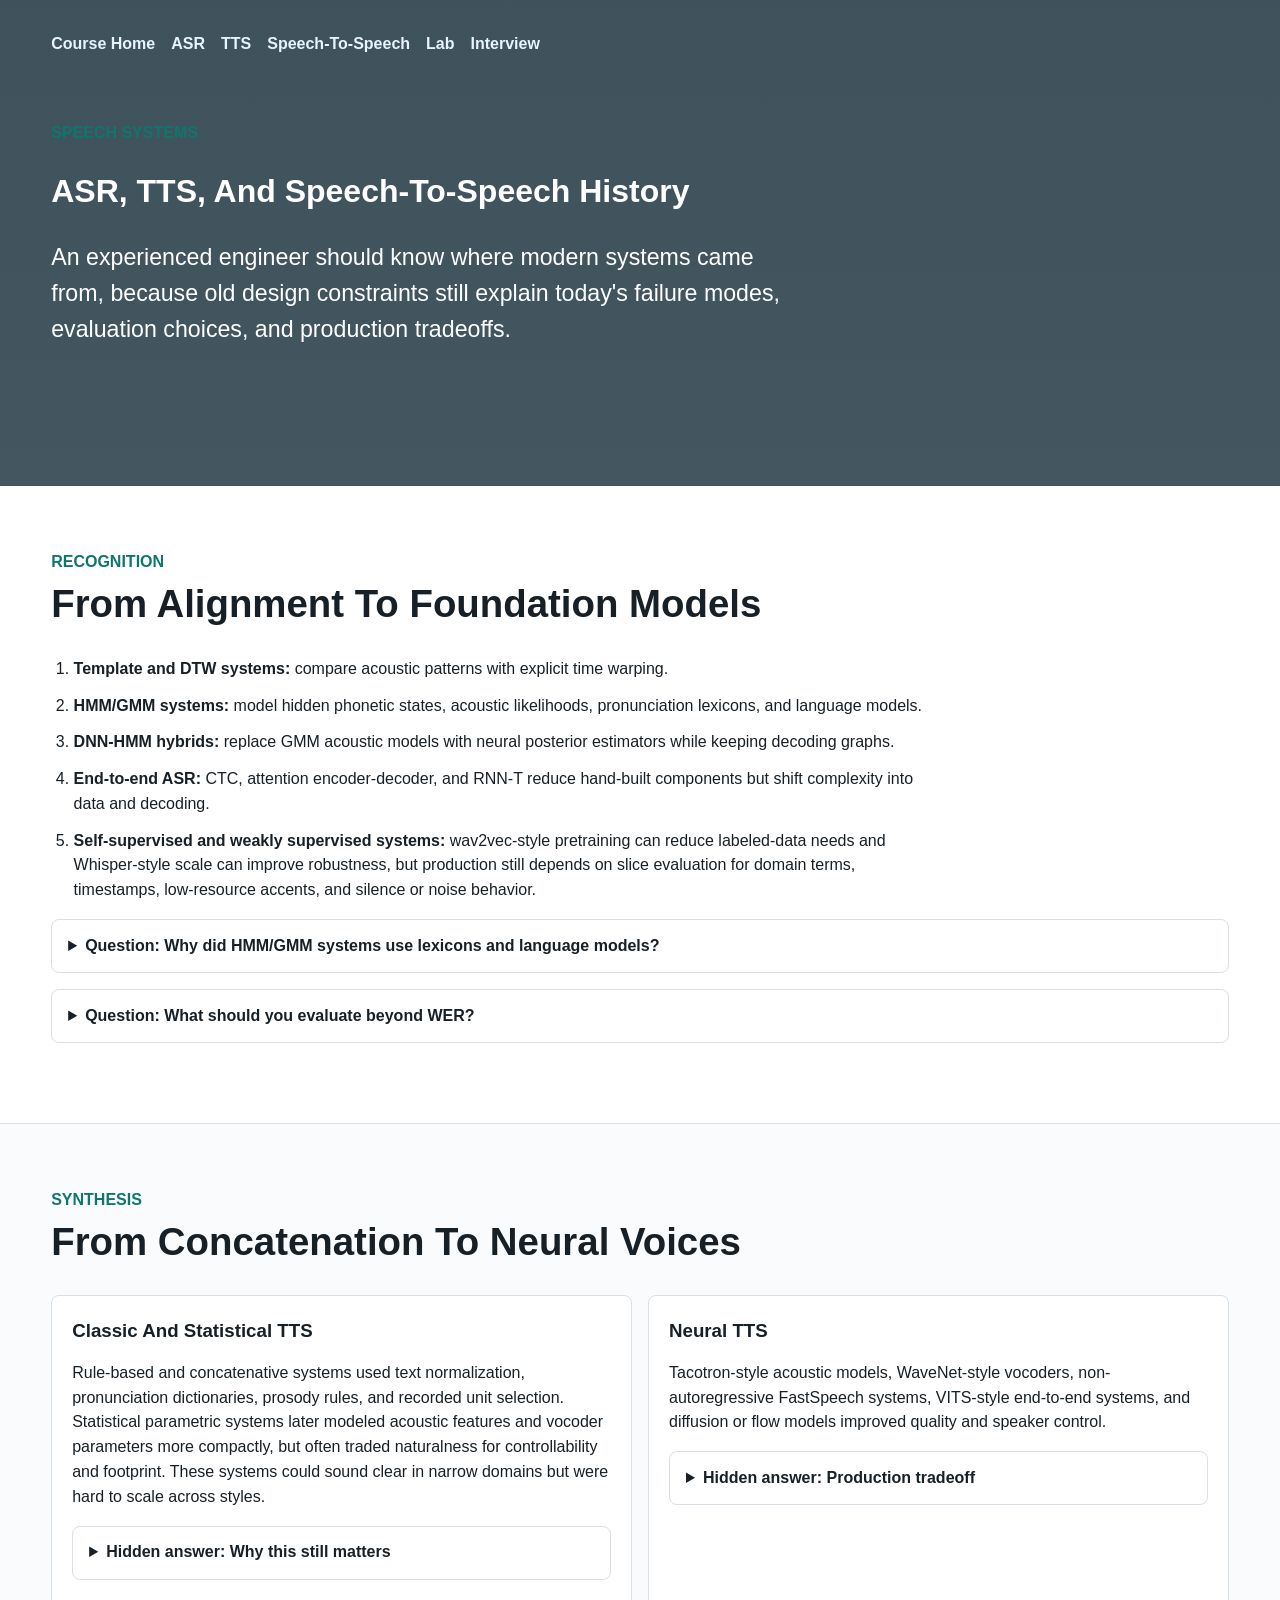
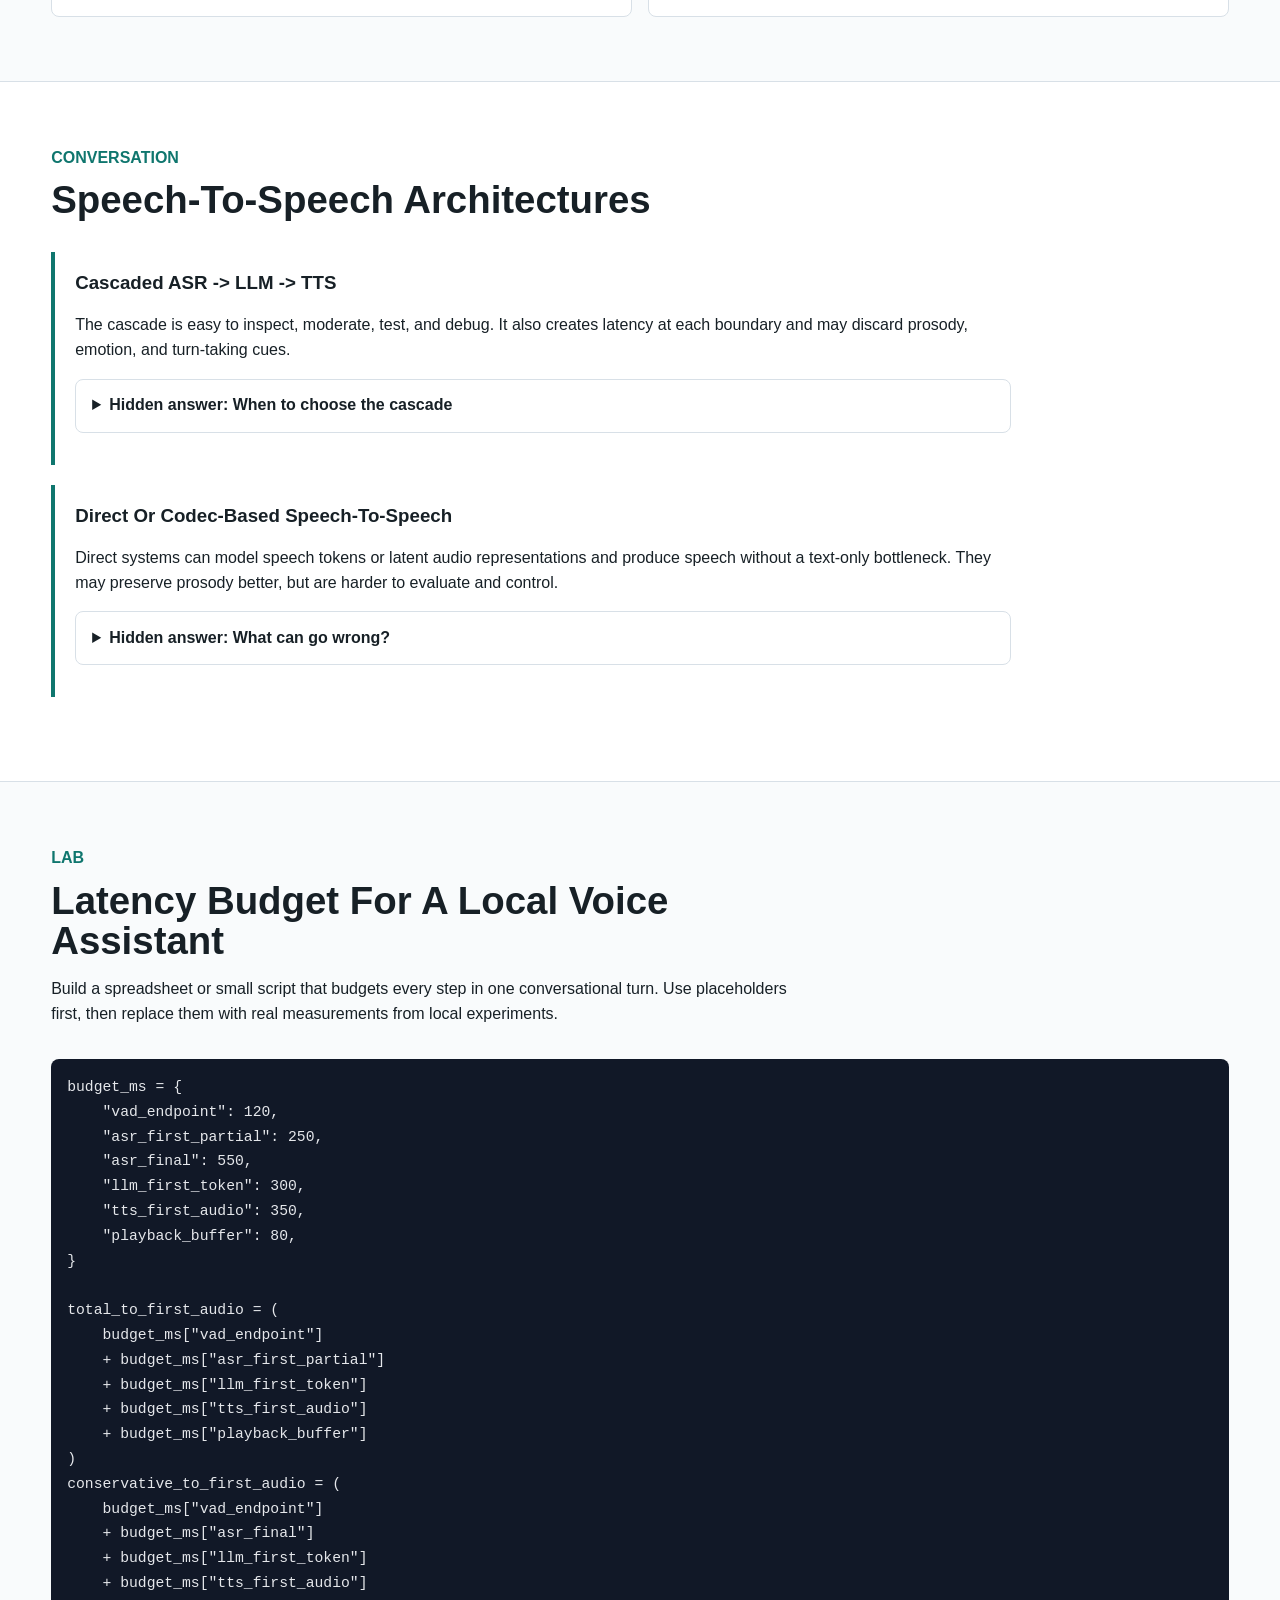
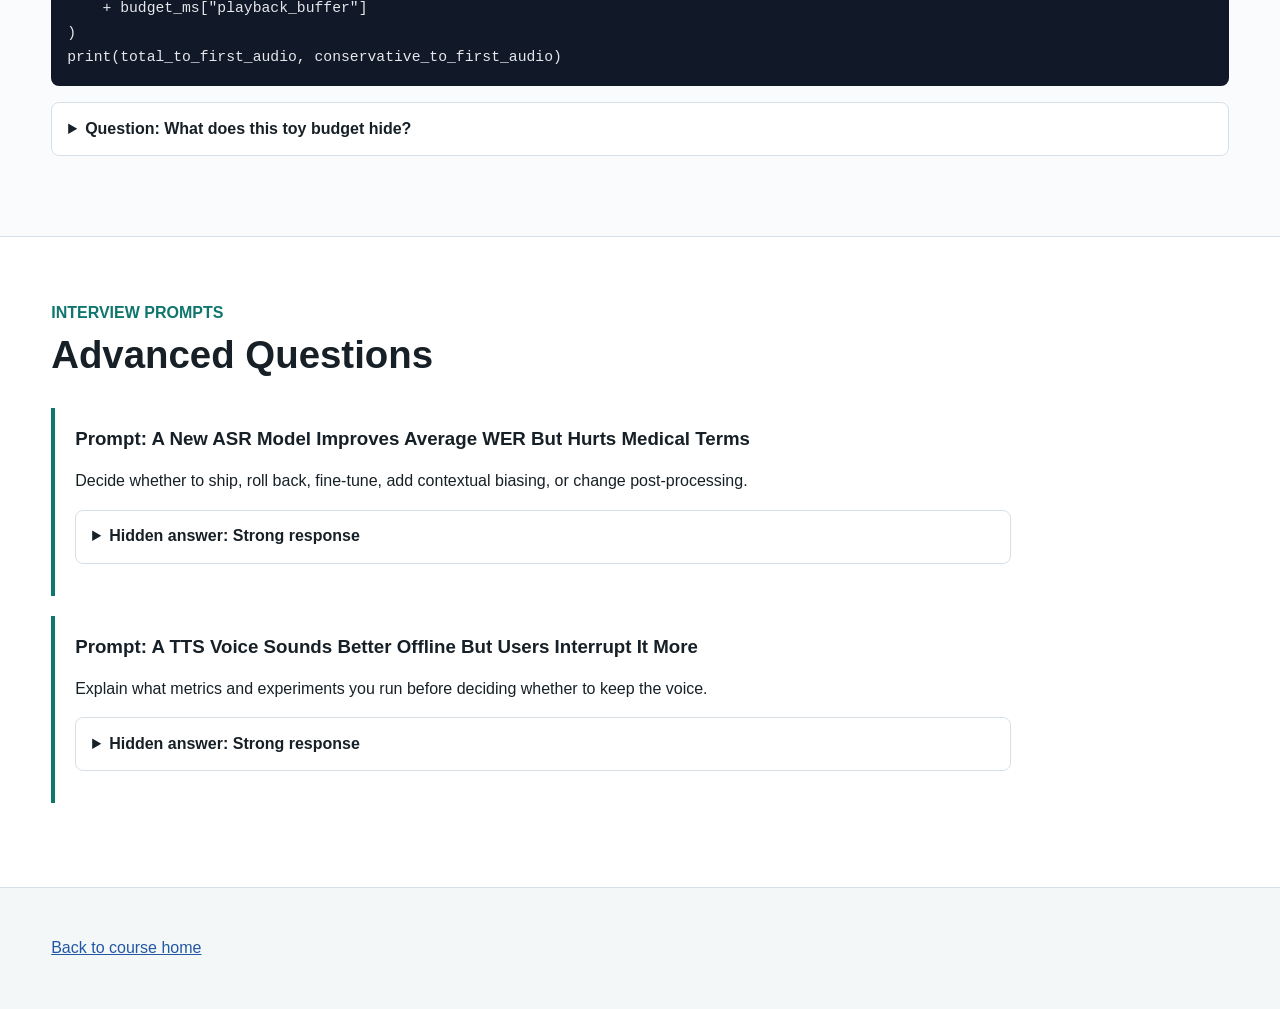
==== commit 1f4af6db: "Clarify ASR robustness caveats" ====
--- a/lessons/asr-tts-speech-history.html
+++ b/lessons/asr-tts-speech-history.html
@@ -36,7 +36,7 @@
         <li><strong>HMM/GMM systems:</strong> model hidden phonetic states, acoustic likelihoods, pronunciation lexicons, and language models.</li>
         <li><strong>DNN-HMM hybrids:</strong> replace GMM acoustic models with neural posterior estimators while keeping decoding graphs.</li>
         <li><strong>End-to-end ASR:</strong> CTC, attention encoder-decoder, and RNN-T reduce hand-built components but shift complexity into data and decoding.</li>
-        <li><strong>Self-supervised and weakly supervised systems:</strong> wav2vec-style pretraining and Whisper-style scale improve robustness, but production still depends on slice evaluation.</li>
+        <li><strong>Self-supervised and weakly supervised systems:</strong> wav2vec-style pretraining can reduce labeled-data needs and Whisper-style scale can improve robustness, but production still depends on slice evaluation for domain terms, timestamps, low-resource accents, and silence or noise behavior.</li>
       </ol>
       <details class="qa">
         <summary>Question: Why did HMM/GMM systems use lexicons and language models?</summary>
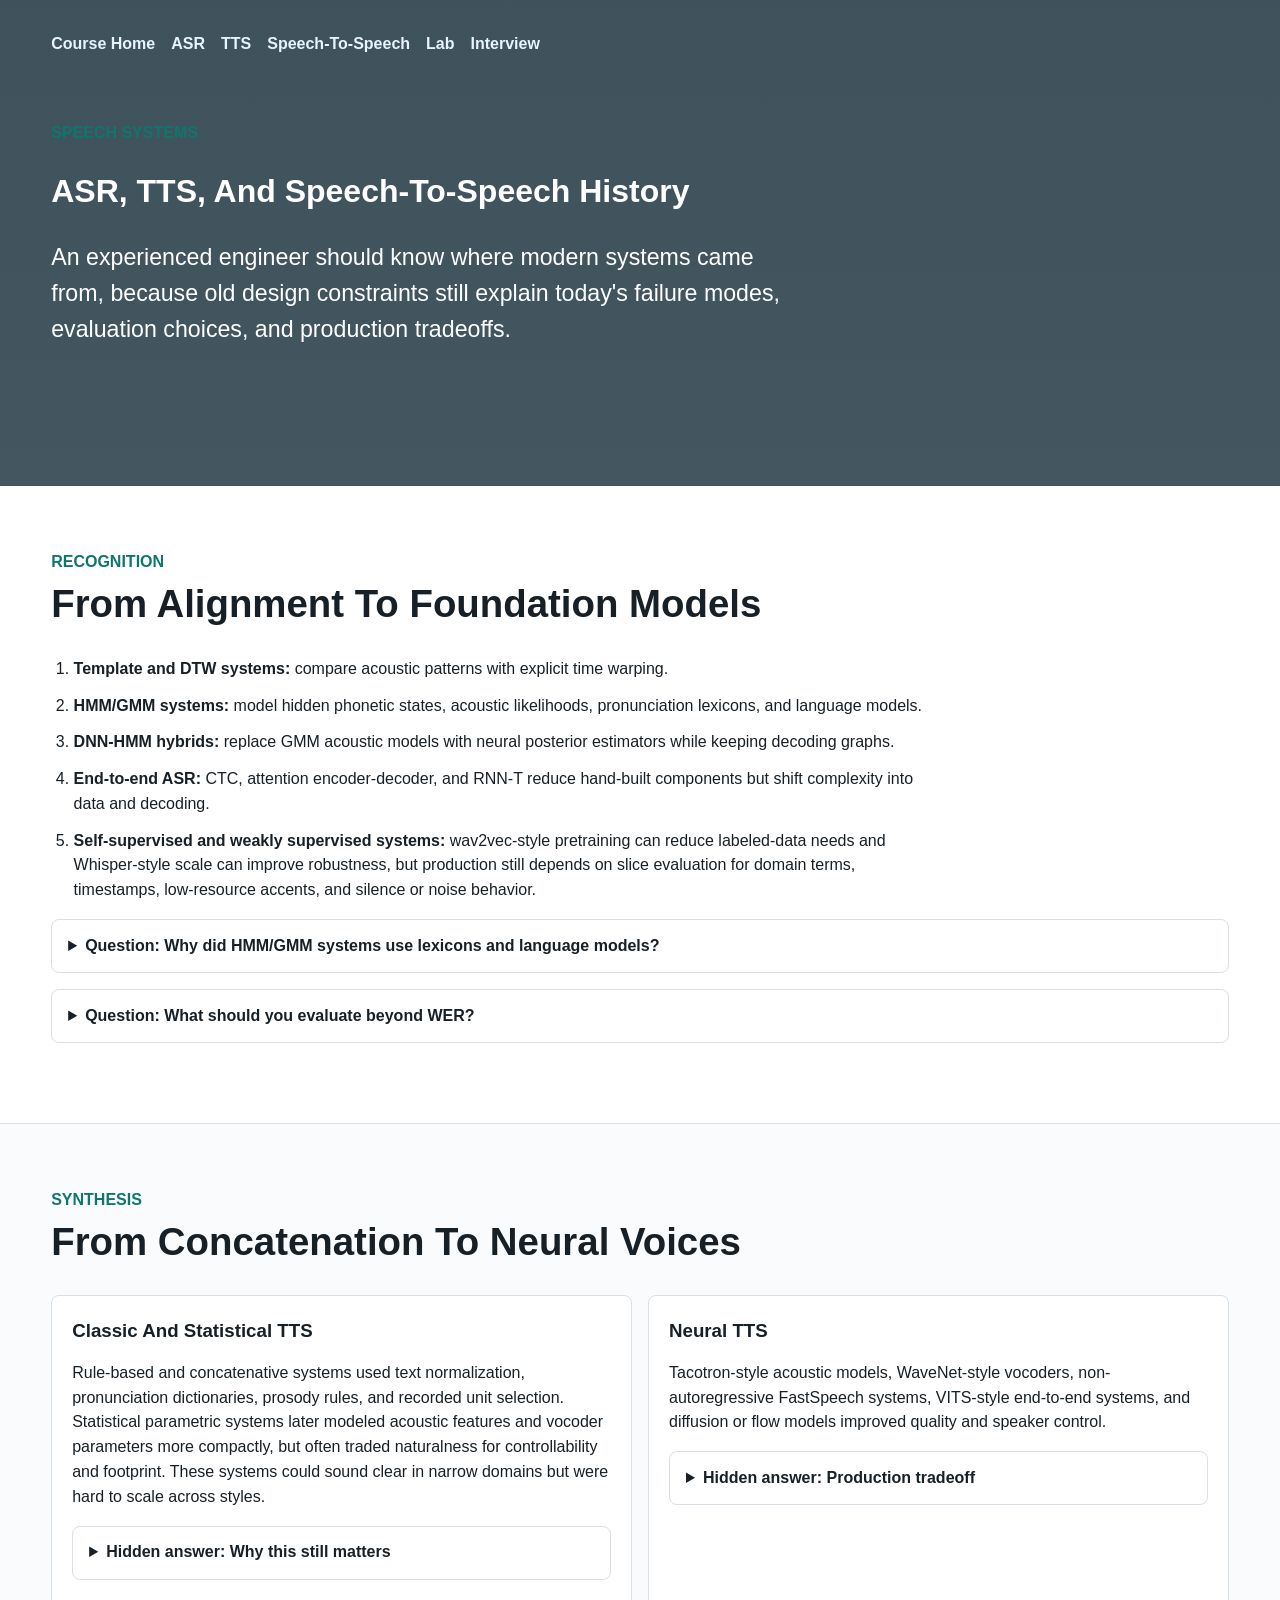
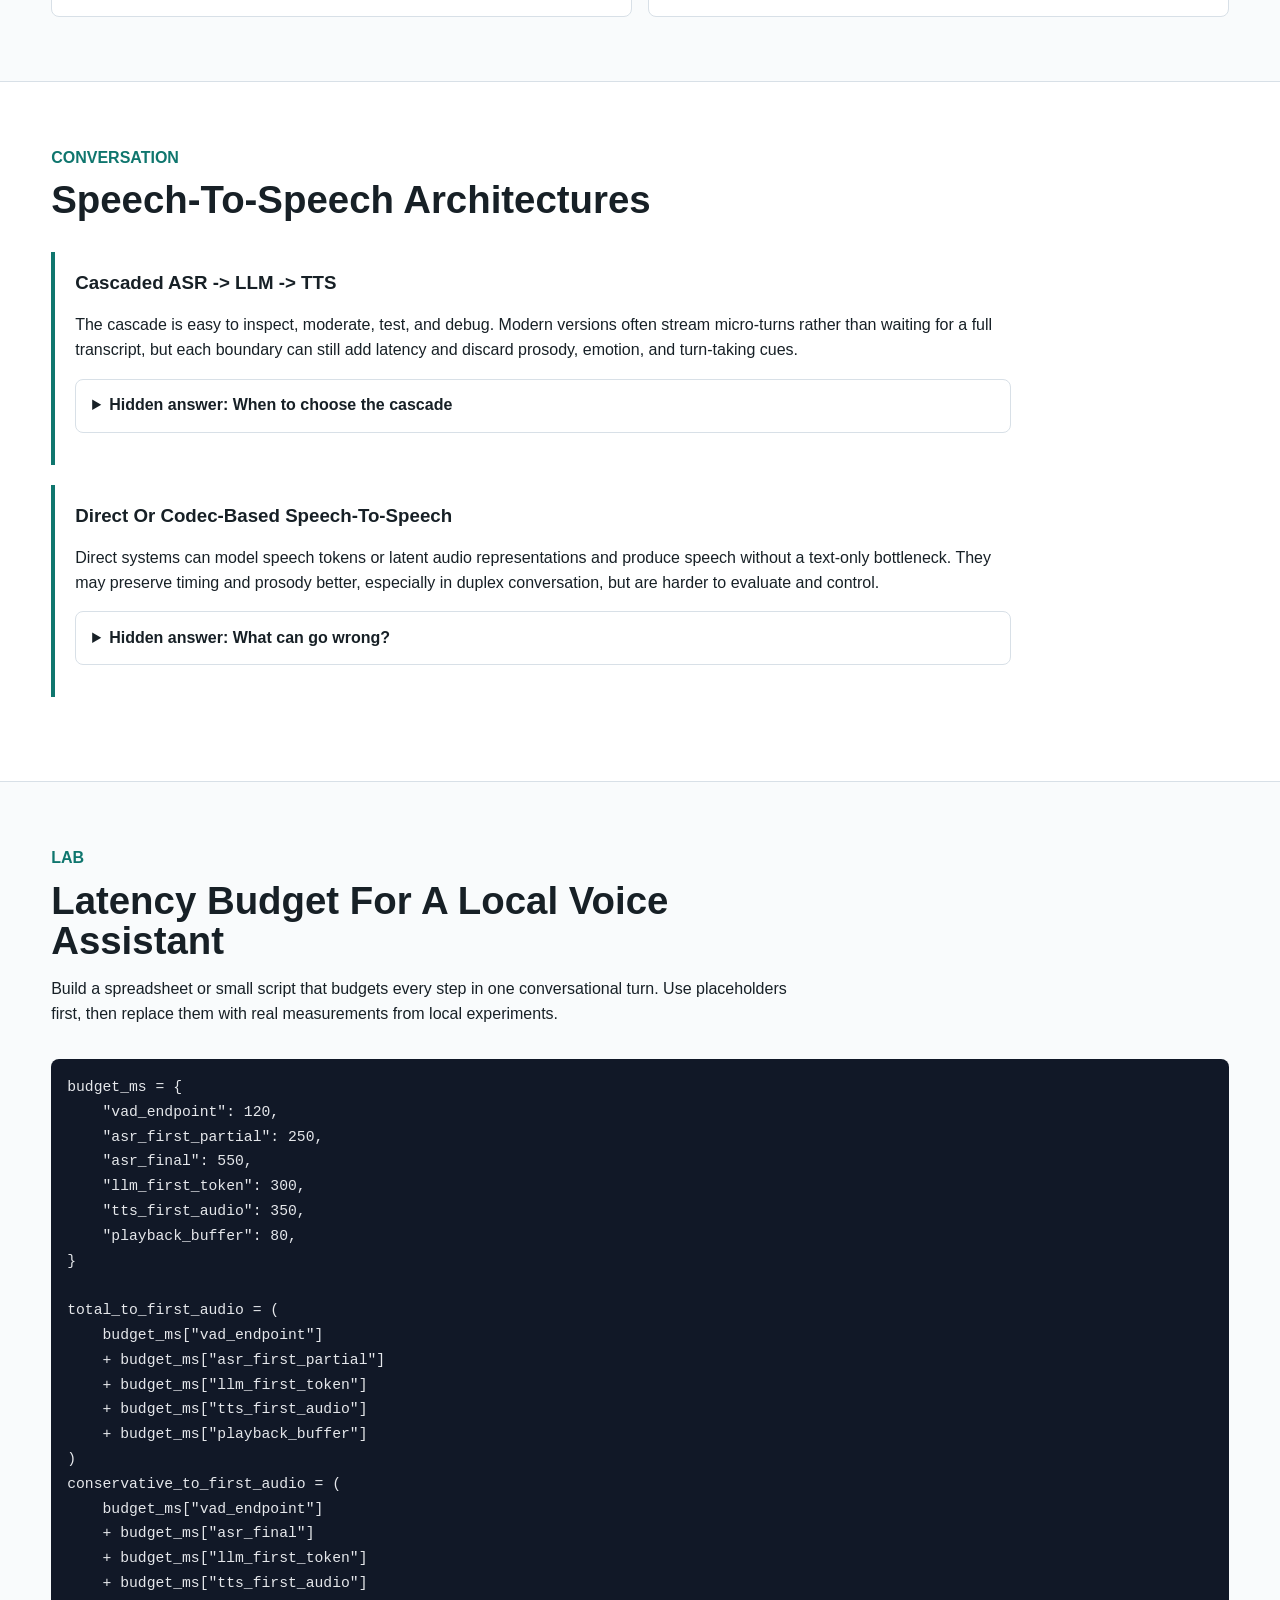
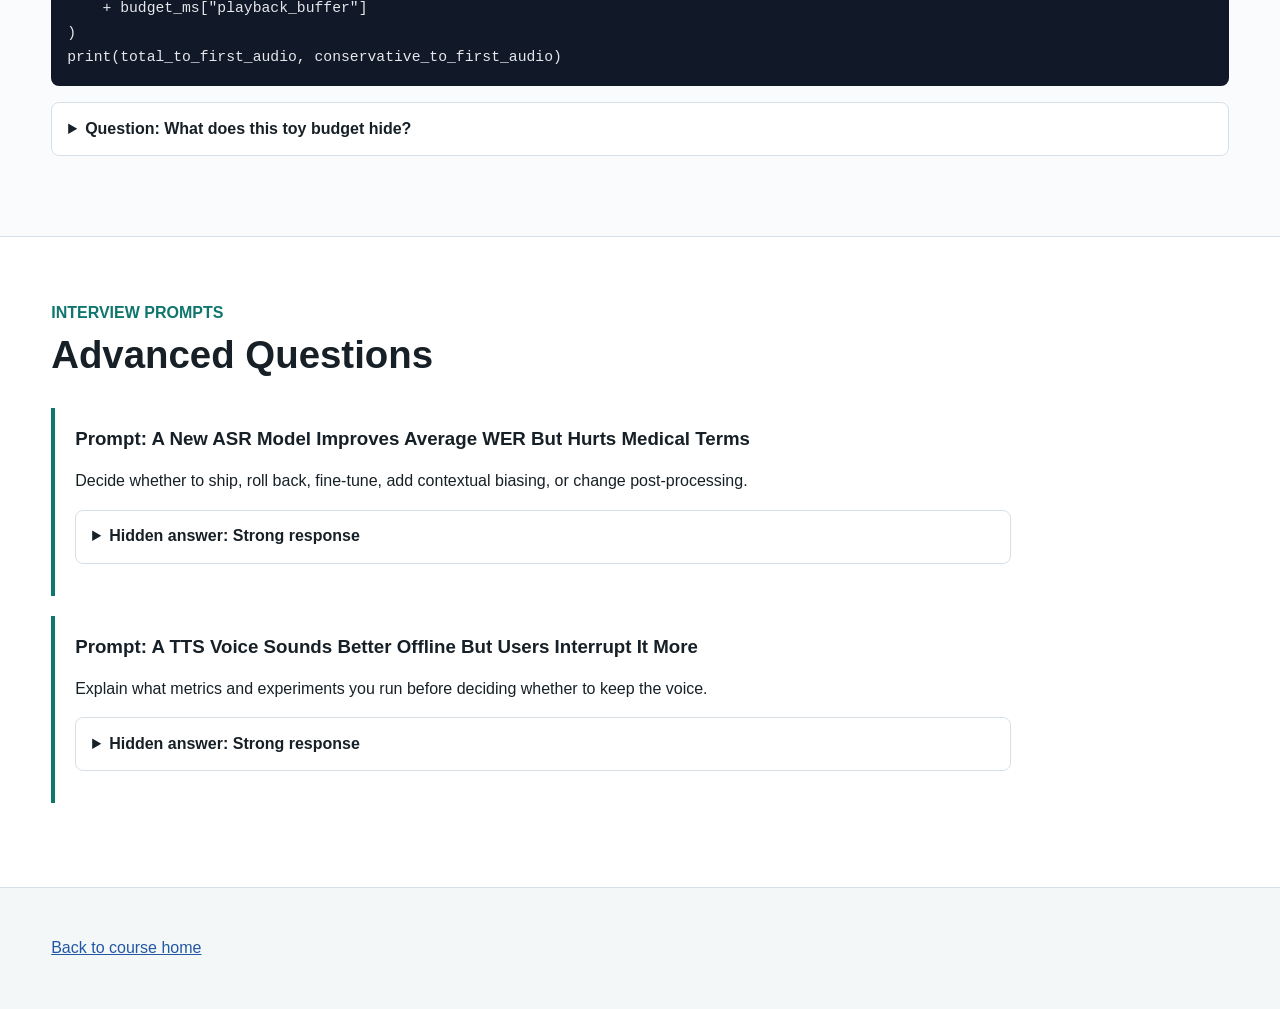
==== commit faa513b7: "Update speech architecture history wording" ====
--- a/lessons/asr-tts-speech-history.html
+++ b/lessons/asr-tts-speech-history.html
@@ -113,17 +113,19 @@
       <article class="prompt">
         <h3>Cascaded ASR -> LLM -> TTS</h3>
         <p>
-          The cascade is easy to inspect, moderate, test, and debug. It also
-          creates latency at each boundary and may discard prosody, emotion, and
-          turn-taking cues.
+          The cascade is easy to inspect, moderate, test, and debug. Modern
+          versions often stream micro-turns rather than waiting for a full
+          transcript, but each boundary can still add latency and discard
+          prosody, emotion, and turn-taking cues.
         </p>
         <details class="qa">
           <summary>Hidden answer: When to choose the cascade</summary>
           <p>
             Choose it when correctness, explainability, safety review,
             transcript UI, tool use, enterprise compliance, and incremental
-            rollout matter more than preserving every acoustic cue. It is often
-            the best production default for a production assistant.
+            rollout matter more than preserving every acoustic cue. Treat it as
+            the baseline to beat, then compare native or codec-based speech
+            models on latency, barge-in, grounding, safety, and rollback.
           </p>
         </details>
       </article>
@@ -132,7 +134,8 @@
         <p>
           Direct systems can model speech tokens or latent audio representations
           and produce speech without a text-only bottleneck. They may preserve
-          prosody better, but are harder to evaluate and control.
+          timing and prosody better, especially in duplex conversation, but are
+          harder to evaluate and control.
         </p>
         <details class="qa">
           <summary>Hidden answer: What can go wrong?</summary>
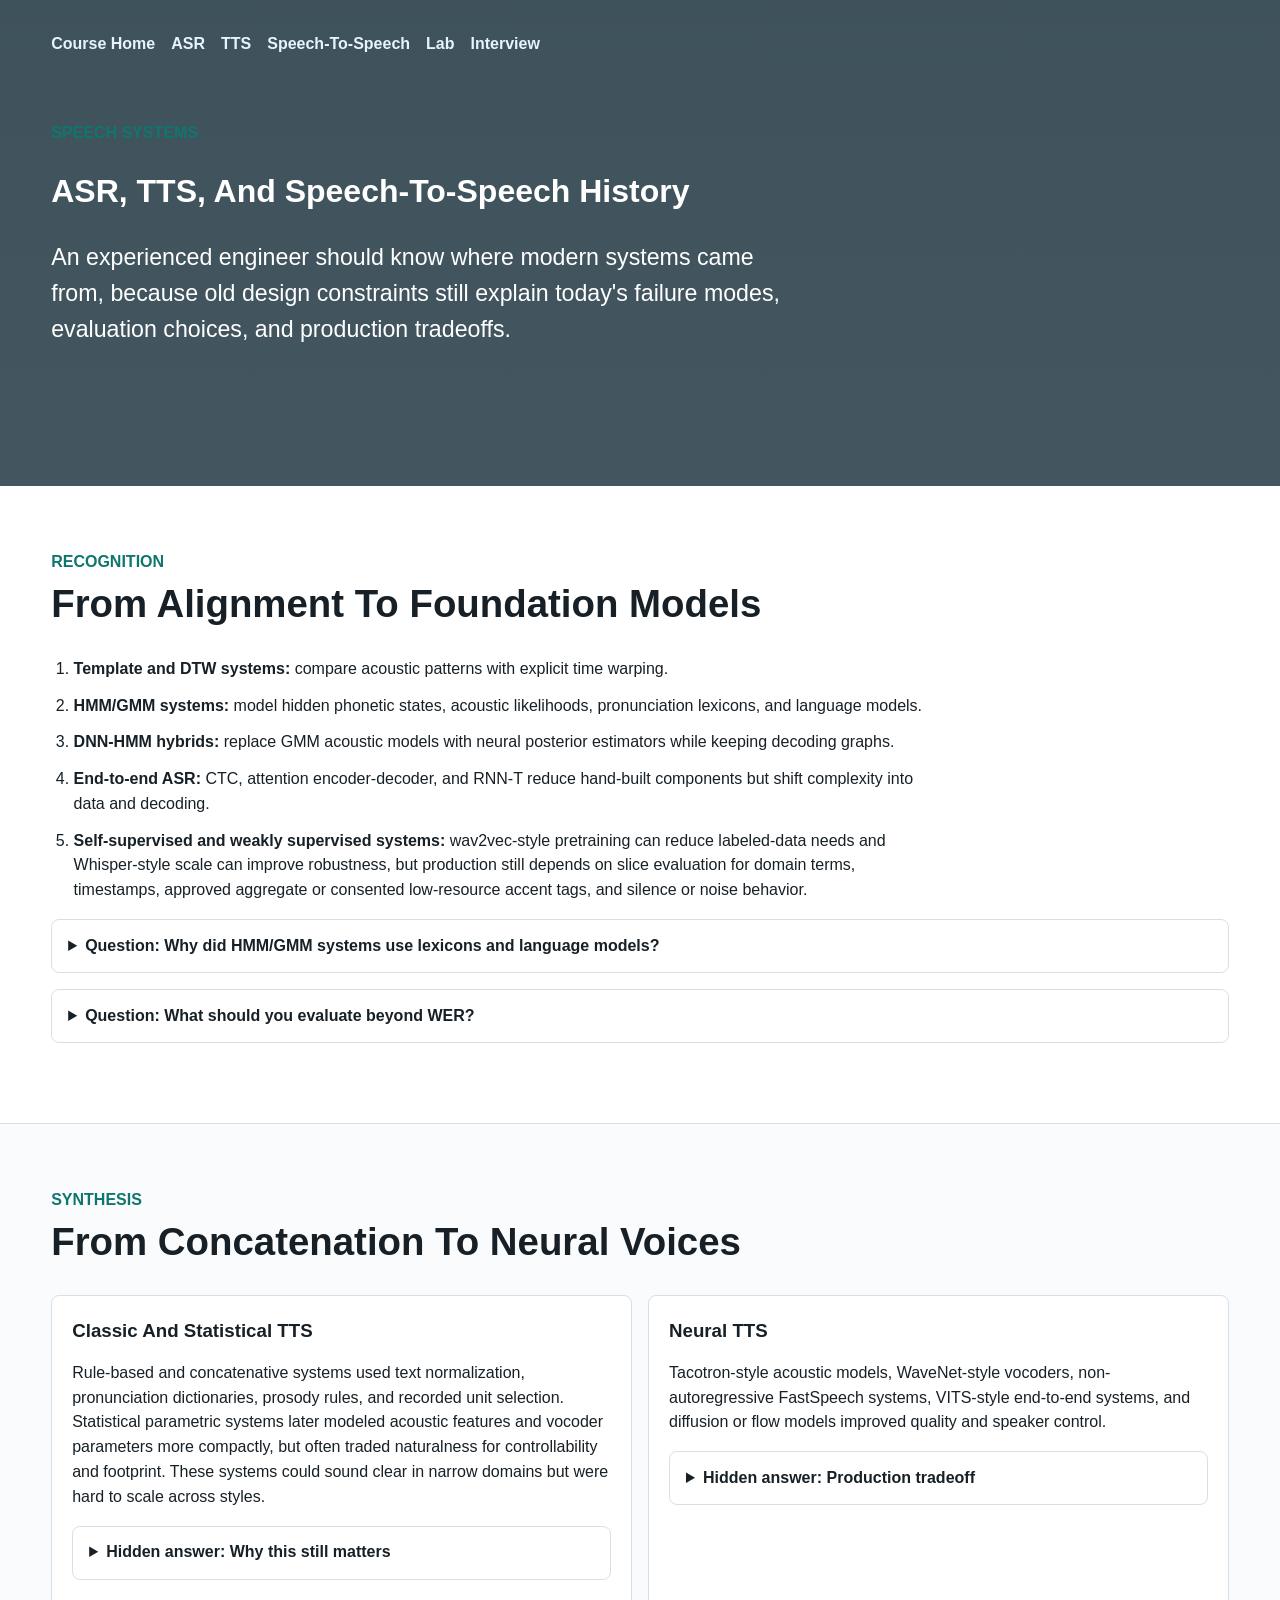
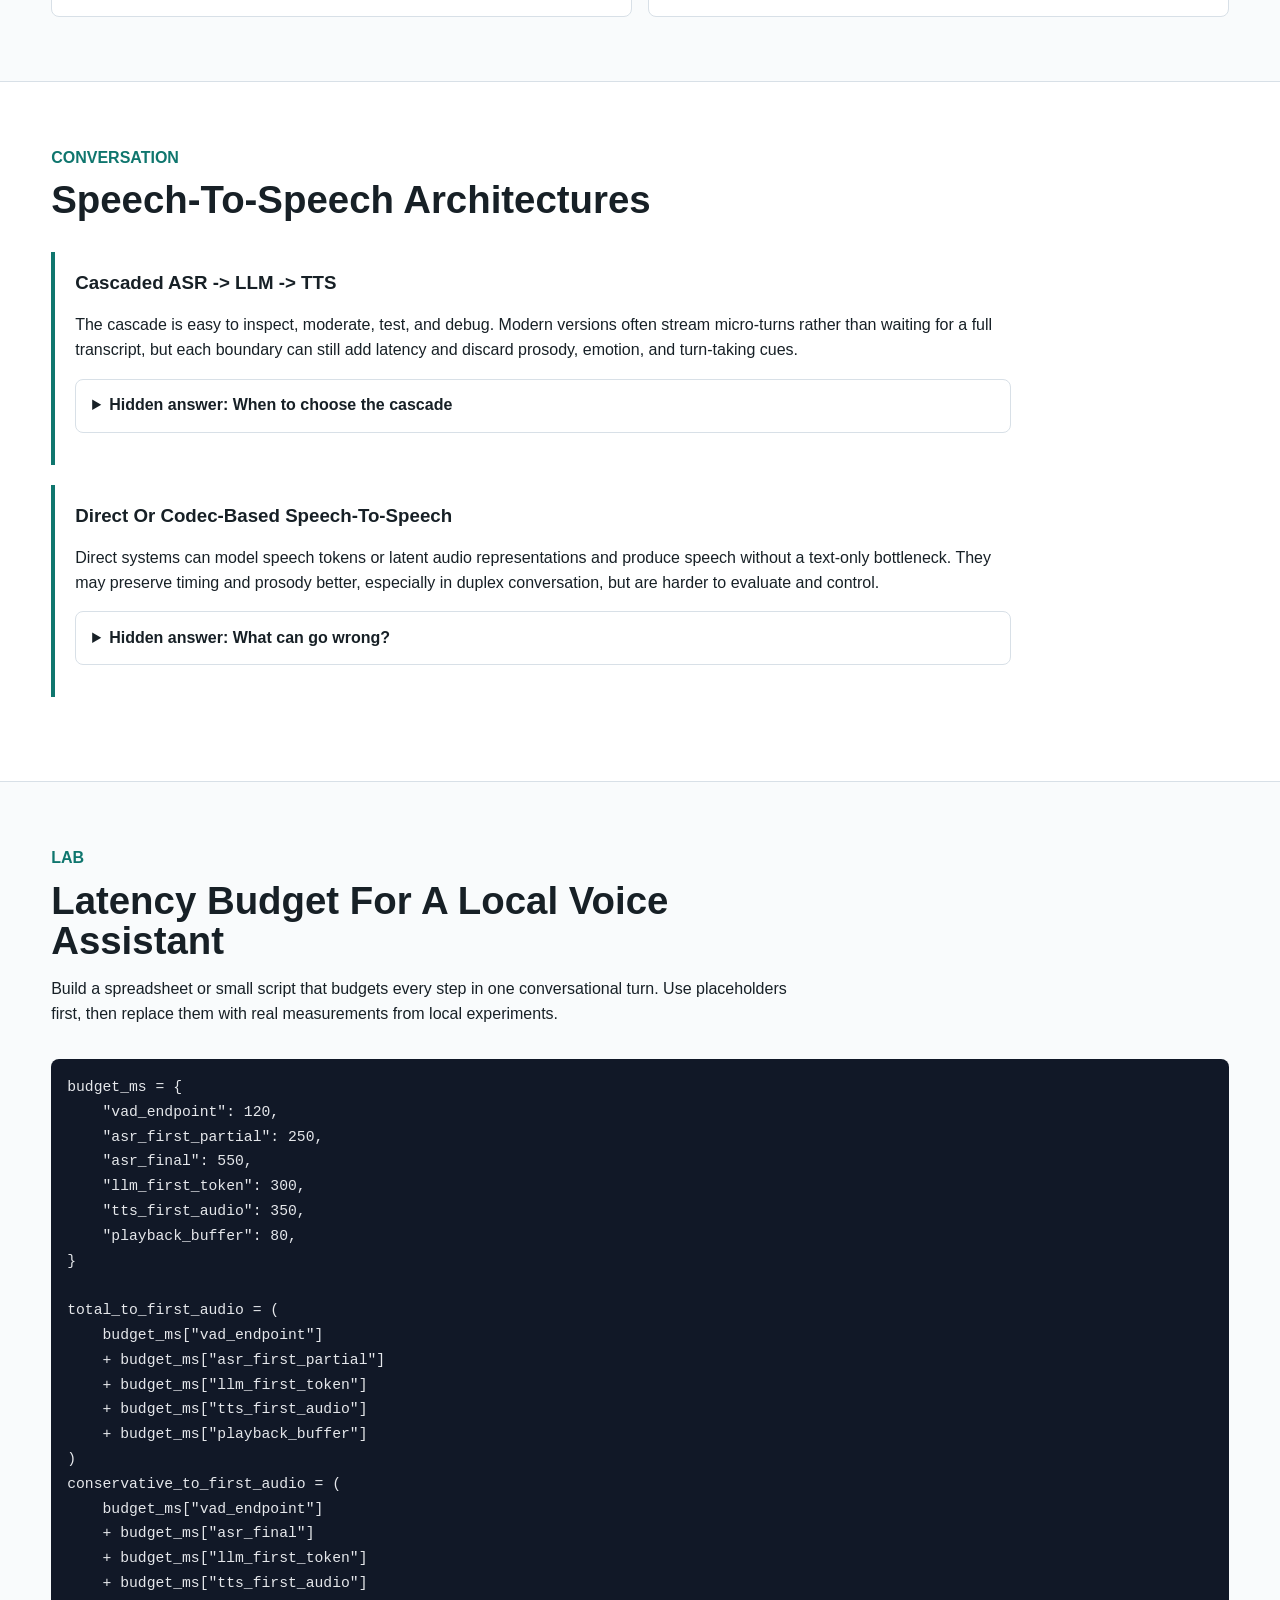
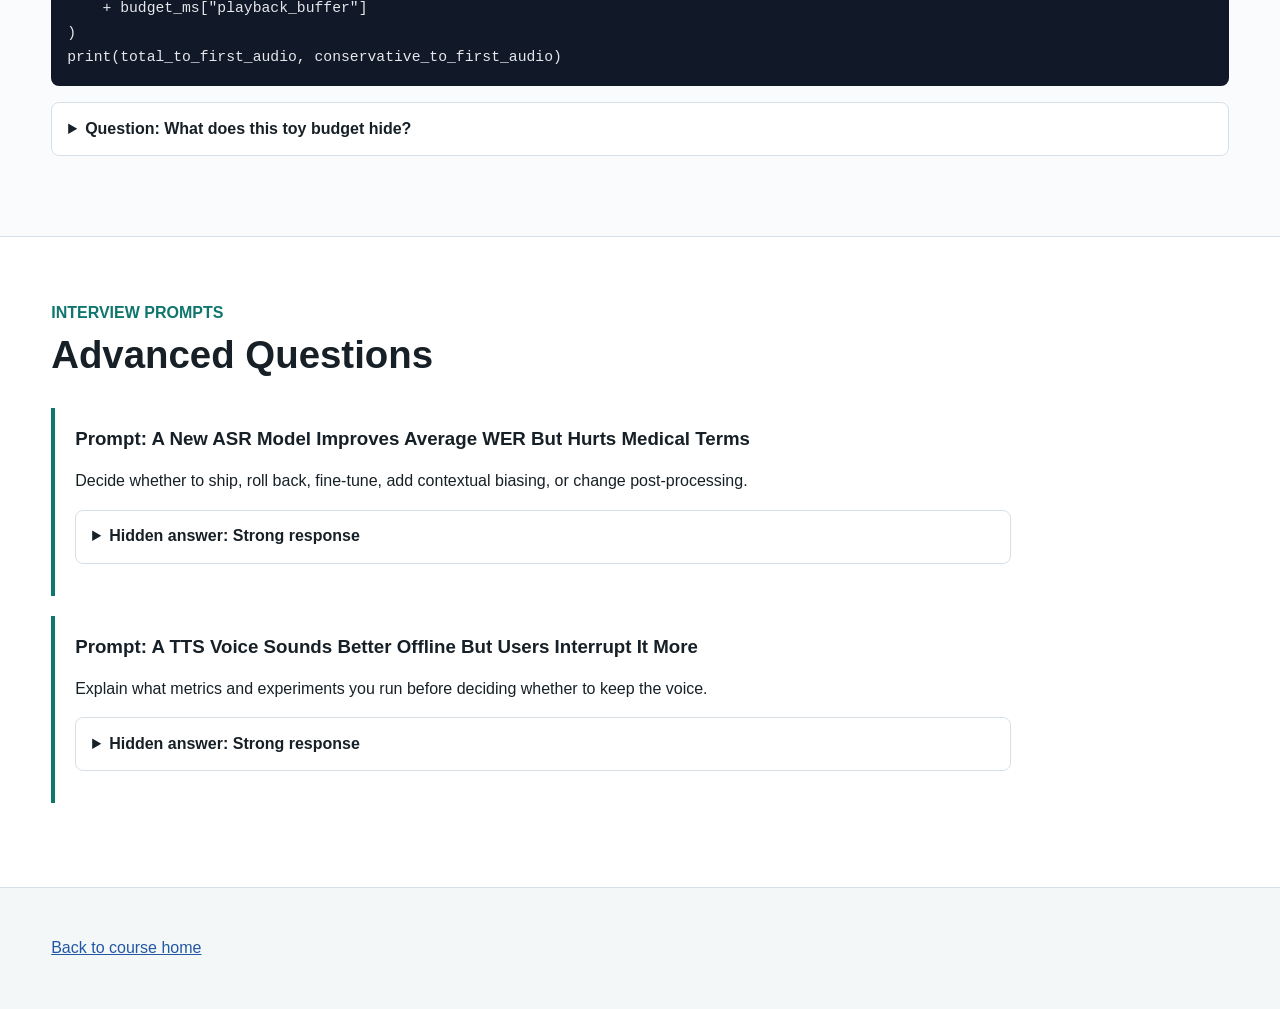
==== commit 29f20876: "Tighten ASR history slice privacy wording" ====
--- a/lessons/asr-tts-speech-history.html
+++ b/lessons/asr-tts-speech-history.html
@@ -36,7 +36,7 @@
         <li><strong>HMM/GMM systems:</strong> model hidden phonetic states, acoustic likelihoods, pronunciation lexicons, and language models.</li>
         <li><strong>DNN-HMM hybrids:</strong> replace GMM acoustic models with neural posterior estimators while keeping decoding graphs.</li>
         <li><strong>End-to-end ASR:</strong> CTC, attention encoder-decoder, and RNN-T reduce hand-built components but shift complexity into data and decoding.</li>
-        <li><strong>Self-supervised and weakly supervised systems:</strong> wav2vec-style pretraining can reduce labeled-data needs and Whisper-style scale can improve robustness, but production still depends on slice evaluation for domain terms, timestamps, low-resource accents, and silence or noise behavior.</li>
+        <li><strong>Self-supervised and weakly supervised systems:</strong> wav2vec-style pretraining can reduce labeled-data needs and Whisper-style scale can improve robustness, but production still depends on slice evaluation for domain terms, timestamps, approved aggregate or consented low-resource accent tags, and silence or noise behavior.</li>
       </ol>
       <details class="qa">
         <summary>Question: Why did HMM/GMM systems use lexicons and language models?</summary>
@@ -52,9 +52,9 @@
         <summary>Question: What should you evaluate beyond WER?</summary>
         <p>
           Track entity error rate, timestamp error, diarization error, partial
-          transcript churn, language and accent slices, noise slices, latency,
-          memory, throughput, and downstream task success. WER can improve while
-          product quality regresses.
+          transcript churn, approved aggregate language and accent slices, noise
+          slices, latency, memory, throughput, and downstream task success. WER
+          can improve while product quality regresses.
         </p>
       </details>
     </section>
